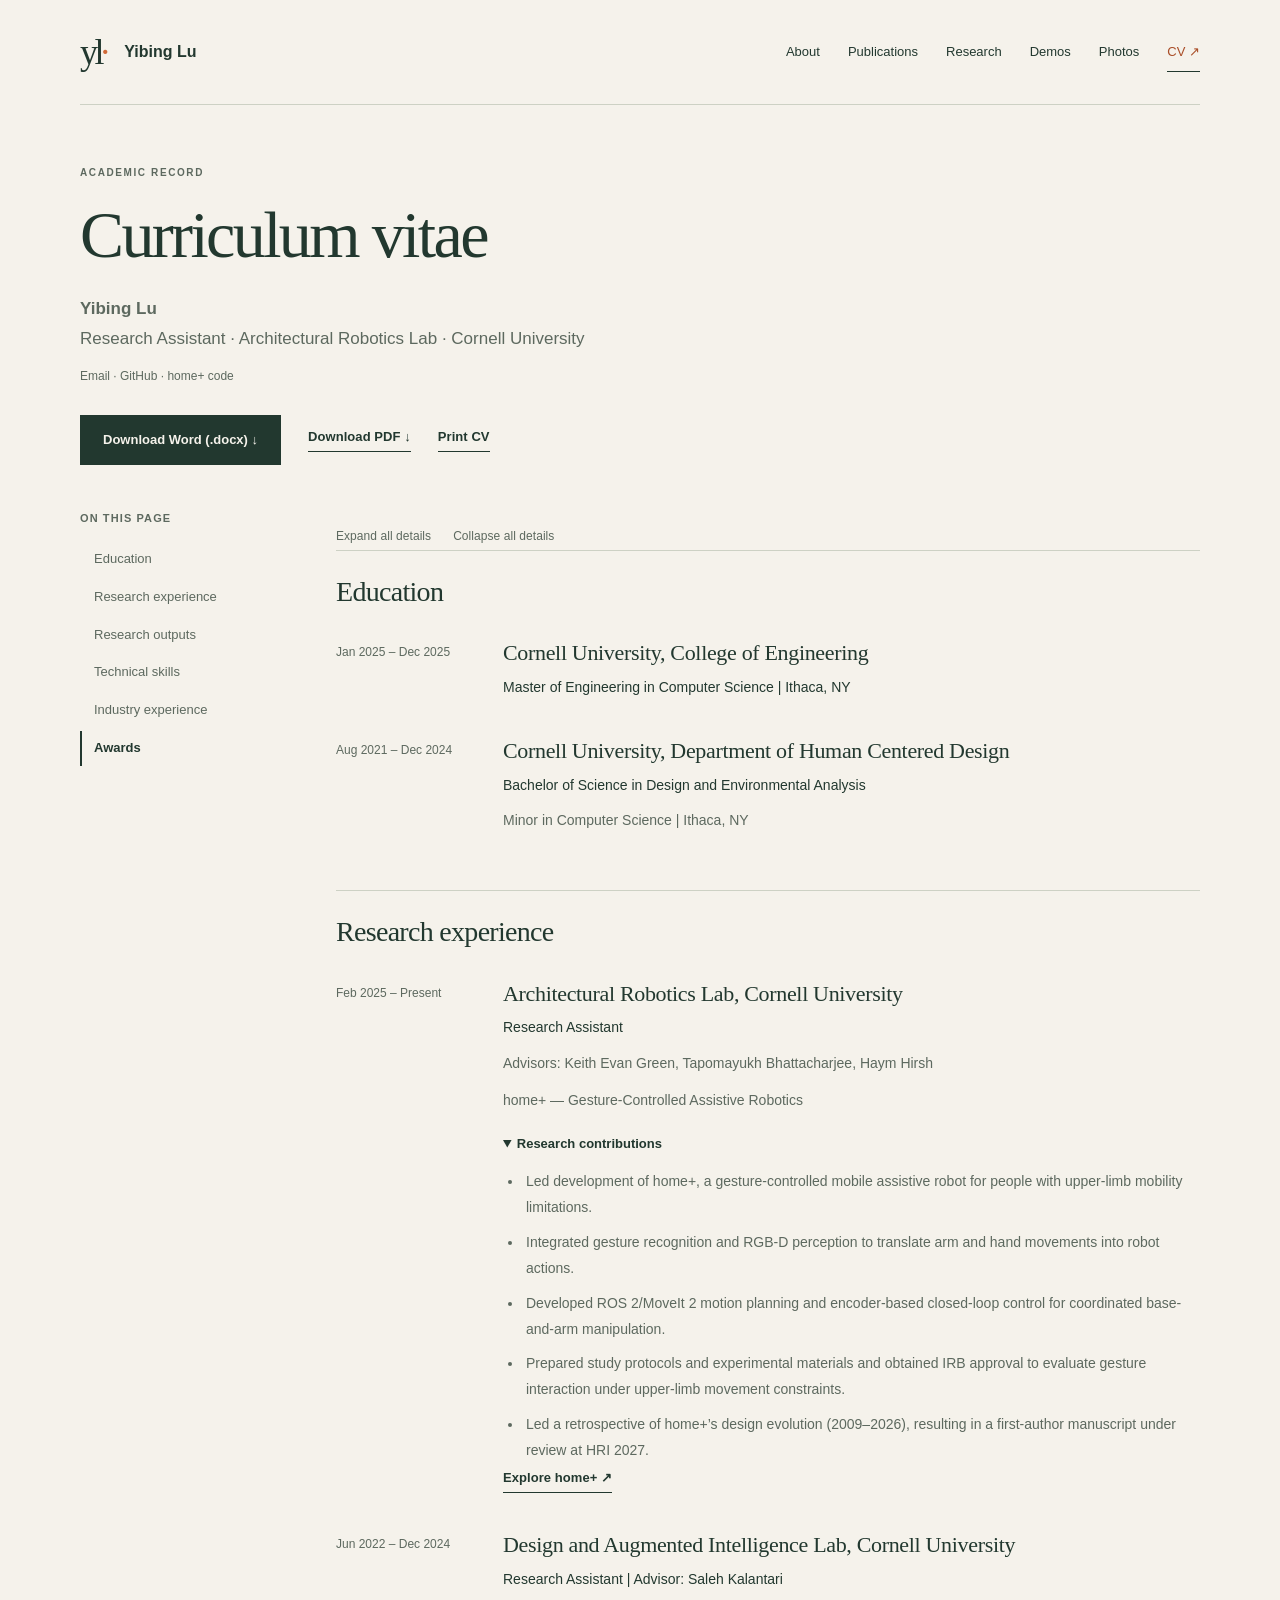
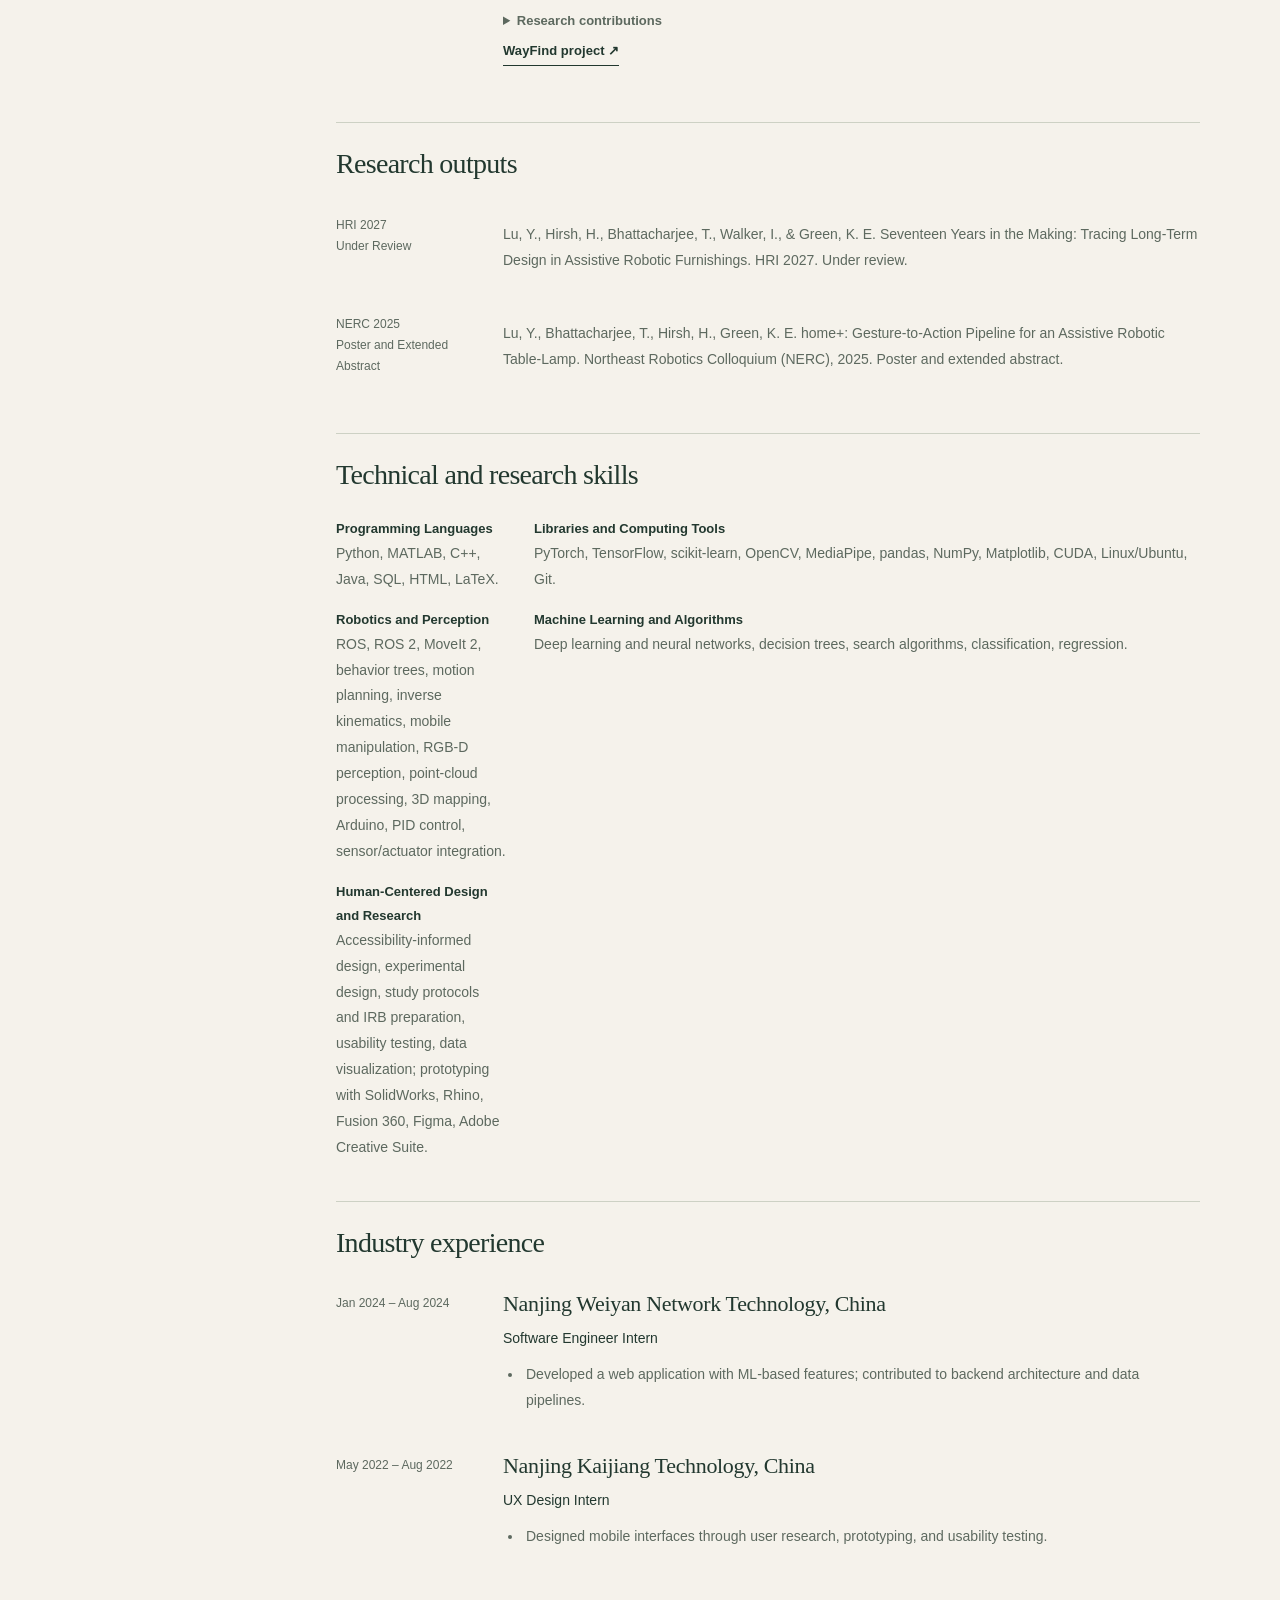
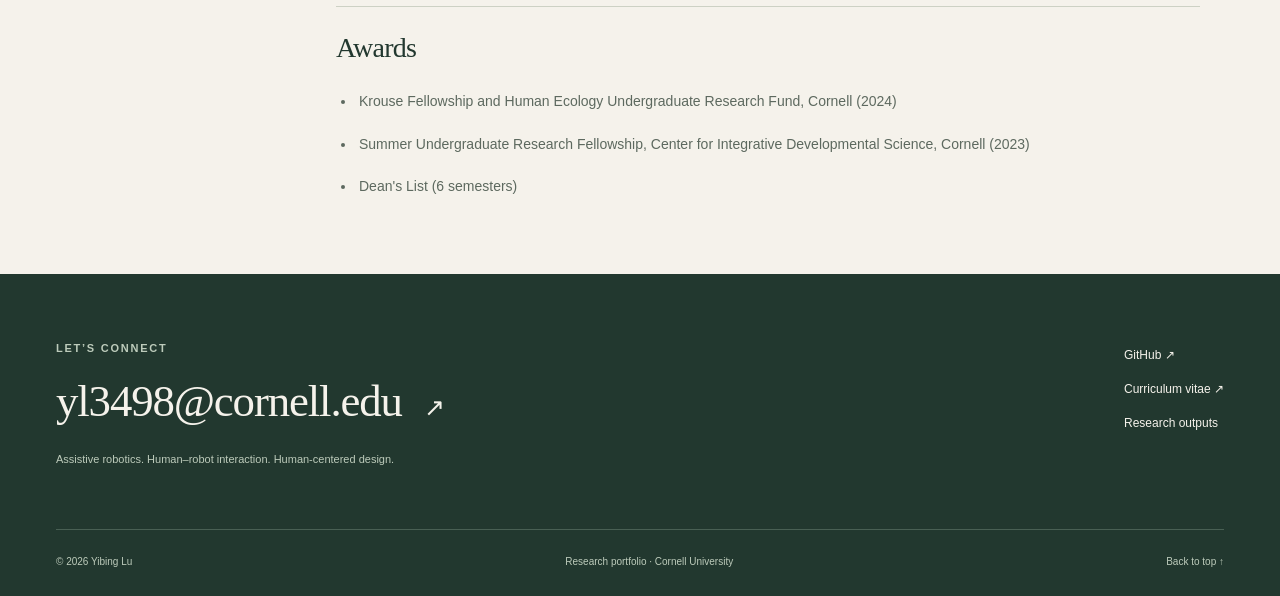
==== cv/index.html @ f5806d1c "Add interactive CV webpage with Word and PDF downloads" ====
<!doctype html>
<html lang="en"><head><meta charset="utf-8"><meta name="viewport" content="width=device-width, initial-scale=1">
<title>Curriculum Vitae | Yibing Lu</title><meta name="description" content="Yibing Lu’s academic CV: education, research experience, publications, projects, and technical skills. Download the CV in Word or PDF format.">
<meta name="theme-color" content="#22382f"><meta property="og:title" content="Curriculum Vitae | Yibing Lu"><meta property="og:description" content="Yibing Lu’s academic CV: education, research experience, publications, projects, and technical skills. Download the CV in Word or PDF format."><meta property="og:type" content="website"><meta property="og:image" content="https://yibing-l.github.io/assets/social.svg">
<link rel="icon" href="../assets/favicon.svg" type="image/svg+xml"><link rel="stylesheet" href="../assets/style.css">
<script src="../assets/main.js" defer></script><script src="../assets/demos.js" defer></script>
<link rel="stylesheet" href="../assets/cv.css"><script src="../assets/cv.js" defer></script></head><body class="cv-page"><a class="skip-link" href="#main">Skip to content</a>
<header class="site-header"><a class="brand" href="../index.html" aria-label="Yibing Lu home"><span class="brand-mark">yl<span>·</span></span><span>Yibing Lu</span></a><button class="menu-toggle" aria-controls="site-nav" aria-expanded="false">Menu <span aria-hidden="true">＋</span></button><nav class="site-nav" id="site-nav" aria-label="Main navigation"><a href="../index.html#profile">About</a><a href="../publications/index.html">Publications</a><a href="../index.html#research">Research</a><a href="../demos/index.html">Demos</a><a href="../gallery/index.html">Photos</a><a class="nav-cv" href="../cv/index.html" aria-current="page">CV <span aria-hidden="true">↗</span></a></nav></header>
<main id="main"><section class="cv-intro wrap">
  <p class="eyebrow">ACADEMIC RECORD</p><h1>Curriculum vitae</h1>
  <p class="cv-lead"><strong>Yibing Lu</strong><br>Research Assistant · Architectural Robotics Lab · Cornell University</p>
  <p class="cv-note"><a href="mailto:yl3498@cornell.edu">Email</a> · <a href="https://github.com/Yibing-L">GitHub</a> · <a href="https://github.com/Yibing-L/homeplus_robot_workspace">home+ code</a></p>
  <div class="cv-downloads"><a class="button" href="../assets/Yibing_Lu_CV.docx" download="Yibing_Lu_CV.docx">Download Word (.docx) ↓</a><a class="text-link" href="../assets/Yibing_Lu_CV.pdf" download="Yibing_Lu_CV.pdf">Download PDF ↓</a><button class="text-link" type="button" data-cv-print hidden>Print CV</button></div>
</section><div class="cv-layout wrap"><aside class="cv-toc"><h2>On this page</h2><nav aria-label="CV sections"><a href="#education">Education</a><a href="#research-experience">Research experience</a><a href="#research-outputs">Research outputs</a><a href="#skills">Technical skills</a><a href="#industry-experience">Industry experience</a><a href="#awards">Awards</a></nav></aside><div class="cv-content"><div class="cv-controls" hidden><button class="text-link" type="button" data-cv-expand>Expand all details</button><button class="text-link" type="button" data-cv-collapse>Collapse all details</button><span class="sr-only" id="cv-details-status" role="status" aria-live="polite"></span></div><section class="cv-section" id="education" aria-labelledby="education-title"><h2 id="education-title">Education</h2><article class="cv-entry"><p class="cv-entry-date">Jan 2025 – Dec 2025</p><div class="cv-entry-body"><h3>Cornell University, College of Engineering</h3><p class="cv-org">Master of Engineering in Computer Science  |  Ithaca, NY</p></div></article><article class="cv-entry"><p class="cv-entry-date">Aug 2021 – Dec 2024</p><div class="cv-entry-body"><h3>Cornell University, Department of Human Centered Design</h3><p class="cv-org">Bachelor of Science in Design and Environmental Analysis</p><p class="cv-summary">Minor in Computer Science  |  Ithaca, NY</p></div></article></section><section class="cv-section" id="research-experience" aria-labelledby="research-experience-title"><h2 id="research-experience-title">Research experience</h2><article class="cv-entry"><p class="cv-entry-date">Feb 2025 – Present</p><div class="cv-entry-body"><h3>Architectural Robotics Lab, Cornell University</h3><p class="cv-org">Research Assistant</p><p class="cv-summary">Advisors: Keith Evan Green, Tapomayukh Bhattacharjee,  Haym Hirsh</p><p class="cv-summary">home+ — Gesture-Controlled Assistive Robotics</p><details class="cv-entry-details" open><summary>Research contributions</summary><ul class="cv-bullets"><li>Led development of home+, a gesture-controlled mobile assistive robot for people with upper-limb mobility limitations.</li><li>Integrated gesture recognition and RGB-D perception to translate arm and hand movements into robot actions.</li><li>Developed ROS 2/MoveIt 2 motion planning and encoder-based closed-loop control for coordinated base-and-arm manipulation.</li><li>Prepared study protocols and experimental materials and obtained IRB approval to evaluate gesture interaction under upper-limb movement constraints.</li><li>Led a retrospective of home+’s design evolution (2009–2026), resulting in a first-author manuscript under review at HRI 2027.</li></ul></details><a class="text-link" href="../projects/homeplus/index.html">Explore home+ ↗</a></div></article><article class="cv-entry"><p class="cv-entry-date">Jun 2022 – Dec 2024</p><div class="cv-entry-body"><h3>Design and Augmented Intelligence Lab, Cornell University</h3><p class="cv-org">Research Assistant  |  Advisor: Saleh Kalantari</p><details class="cv-entry-details"><summary>Research contributions</summary><ul class="cv-bullets"><li>Built data collection and visualization tools for indoor wayfinding research, including an interface for logging user trajectories and spatial decision points in real time.</li><li>Implemented a trajectory analysis pipeline to extract navigation patterns, hesitation events, and route efficiency metrics from raw position data.</li><li>Supported IRB-approved user studies, contributing to experiment design, participant coordination, and manuscript preparation.</li></ul></details><a class="text-link" href="../projects/wayfind/index.html">WayFind project ↗</a></div></article></section><section class="cv-section" id="research-outputs" aria-labelledby="research-outputs-title"><h2 id="research-outputs-title">Research outputs</h2><article class="cv-entry"><p class="cv-entry-date">HRI 2027<br>Under Review</p><div class="cv-entry-body"><p class="cv-summary">Lu, Y., Hirsh, H., Bhattacharjee, T., Walker, I., &amp; Green, K. E. <a href="../projects/long-term-design/index.html">Seventeen Years in the Making: Tracing Long-Term Design in Assistive Robotic Furnishings</a>. HRI 2027. Under review.</p></div></article><article class="cv-entry"><p class="cv-entry-date">NERC 2025<br>Poster and Extended Abstract</p><div class="cv-entry-body"><p class="cv-summary">Lu, Y., Bhattacharjee, T., Hirsh, H., Green, K. E. <a href="../projects/homeplus/index.html">home+: Gesture-to-Action Pipeline for an Assistive Robotic Table-Lamp</a>. Northeast Robotics Colloquium (NERC), 2025. Poster and extended abstract.</p></div></article></section><section class="cv-section" id="skills" aria-labelledby="skills-title"><h2 id="skills-title">Technical and research skills</h2><dl class="cv-skills"><div><dt>Programming Languages</dt><dd>Python, MATLAB, C++, Java, SQL, HTML, LaTeX.</dd></div><div><dt>Libraries and Computing Tools</dt><dd>PyTorch, TensorFlow, scikit-learn, OpenCV, MediaPipe, pandas, NumPy, Matplotlib, CUDA, Linux/Ubuntu, Git.</dd></div><div><dt>Robotics and Perception</dt><dd>ROS, ROS 2, MoveIt 2, behavior trees, motion planning, inverse kinematics, mobile manipulation, RGB-D perception, point-cloud processing, 3D mapping, Arduino, PID control, sensor/actuator integration.</dd></div><div><dt>Machine Learning and Algorithms</dt><dd>Deep learning and neural networks, decision trees, search algorithms, classification, regression.</dd></div><div><dt>Human-Centered Design and Research</dt><dd>Accessibility-informed design, experimental design, study protocols and IRB preparation, usability testing, data visualization; prototyping with SolidWorks, Rhino, Fusion 360, Figma, Adobe Creative Suite.</dd></div></dl></section><section class="cv-section" id="industry-experience" aria-labelledby="industry-experience-title"><h2 id="industry-experience-title">Industry experience</h2><article class="cv-entry"><p class="cv-entry-date">Jan 2024 – Aug 2024</p><div class="cv-entry-body"><h3>Nanjing Weiyan Network Technology, China</h3><p class="cv-org">Software Engineer Intern</p><ul class="cv-bullets"><li>Developed a web application with ML-based features; contributed to backend architecture and data pipelines.</li></ul></div></article><article class="cv-entry"><p class="cv-entry-date">May 2022 – Aug 2022</p><div class="cv-entry-body"><h3>Nanjing Kaijiang Technology, China</h3><p class="cv-org">UX Design Intern</p><ul class="cv-bullets"><li>Designed mobile interfaces through user research, prototyping, and usability testing.</li></ul></div></article></section><section class="cv-section" id="awards" aria-labelledby="awards-title"><h2 id="awards-title">Awards</h2><ul class="cv-list"><li>Krouse Fellowship and Human Ecology Undergraduate Research Fund, Cornell (2024)</li><li>Summer Undergraduate Research Fellowship, Center for Integrative Developmental Science, Cornell (2023)</li><li>Dean&#x27;s List (6 semesters)</li></ul></section></div></div>
</main>
<footer class="site-footer"><div><p class="eyebrow">LET’S CONNECT</p><a class="footer-email" href="mailto:yl3498@cornell.edu">yl3498@cornell.edu <span aria-hidden="true">↗</span></a><p>Assistive robotics. Human–robot interaction. Human-centered design.</p></div><div class="footer-links"><a href="https://github.com/Yibing-L">GitHub ↗</a><a href="../cv/index.html">Curriculum vitae ↗</a><a href="../publications/index.html">Research outputs</a></div><div class="footer-bottom"><span>© 2026 Yibing Lu</span><span>Research portfolio · Cornell University</span><a href="#main">Back to top ↑</a></div></footer>
<dialog class="photo-dialog" aria-label="Photo viewer"><button class="dialog-close" aria-label="Close photo viewer">Close ×</button><img alt=""><p></p></dialog>
</body></html>
---- assets/style.css ----
@charset "UTF-8";
:root{--paper:#f5f2eb;--ink:#22382f;--muted:#5d695f;--accent:#a94d27;--orange:#d16a39;--line:#cdd1c4;--sage:#e5e9df;--serif:Georgia,'Times New Roman',serif;--sans:'Segoe UI',Arial,sans-serif}
*{box-sizing:border-box}html{scroll-behavior:smooth;scroll-padding-top:100px}body{margin:0;color:var(--ink);background:var(--paper);font:16px/1.65 var(--sans);-webkit-font-smoothing:antialiased}body:has(dialog[open]){overflow:hidden}a{color:inherit;text-decoration:none}a:hover{text-decoration:underline;text-underline-offset:5px}button,input{font:inherit}button{color:inherit;cursor:pointer}button:disabled{cursor:default}img,svg{max-width:100%;display:block}img{height:auto}h1,h2,h3,p,figure{margin:0}h1,h2,h3{font-weight:400;line-height:1.12}h1,h2{font-family:var(--serif);letter-spacing:-.045em}h1{font-size:clamp(56px,6.3vw,91px)}h2{font-size:clamp(36px,3.7vw,54px)}h3{font-size:25px;letter-spacing:-.025em}p+p{margin-top:18px}em{font-weight:400;color:var(--accent)}::selection{background:#e6c09e;color:var(--ink)}:focus-visible{outline:3px solid var(--orange);outline-offset:6px;border-radius:2px}[hidden]{display:none!important}.wrap{max-width:1280px;width:calc(100% - 112px);margin-inline:auto}.section{padding-block:104px}.eyebrow{font-size:11px;line-height:1.5;letter-spacing:.16em;font-weight:650;text-transform:uppercase}.muted{color:var(--muted)}.sr-only{position:absolute;width:1px;height:1px;padding:0;margin:-1px;overflow:hidden;clip:rect(0,0,0,0);white-space:nowrap;border:0}.skip-link{position:fixed;top:-100px;left:20px;padding:12px 20px;background:var(--ink);color:var(--paper);z-index:100}.skip-link:focus{top:12px}.site-header{max-width:1392px;width:calc(100% - 112px);margin:auto;height:105px;display:flex;align-items:center;justify-content:space-between;border-bottom:1px solid var(--line);gap:30px}.brand{display:flex;align-items:center;gap:13px;font-weight:650;font-size:16px;white-space:nowrap}.brand:hover{text-decoration:none}.brand-mark{font:36px/.8 var(--serif);letter-spacing:-.1em;margin-right:5px}.brand-mark span{color:var(--orange)}.site-nav{display:flex;align-items:center;gap:28px;font-size:13px}.site-nav a{padding:9px 0;white-space:nowrap}.site-nav [aria-current=page]{color:var(--accent)}.nav-cv{border-bottom:1px solid var(--ink)}.menu-toggle{display:none;border:0;background:transparent}.hero{display:grid;grid-template-columns:1.08fr 1fr;align-items:center;gap:62px;padding-block:70px 76px}.hero .eyebrow{margin-bottom:26px}.status-dot{display:inline-block;width:7px;height:7px;border-radius:50%;background:var(--orange);margin-right:8px}.hero h1{line-height:1.03}.hero-intro{font-size:17px;line-height:1.7;max-width:470px;margin-top:28px;color:#4b5a50}.hero-actions{display:flex;align-items:center;gap:24px;margin-top:30px;flex-wrap:wrap}.button{display:inline-flex;justify-content:center;align-items:center;gap:28px;padding:14px 22px;background:var(--ink);color:var(--paper);border:1px solid var(--ink);font-size:13px;font-weight:600;line-height:1.5;transition:background .2s}.button:hover{background:#365246;text-decoration:none}.text-link{font:600 13px/1.6 var(--sans);display:inline-block;border:0;border-bottom:1px solid currentColor;padding:0 0 3px;background:none;letter-spacing:.005em}.text-link:hover{text-decoration:none;color:var(--accent)}.hero-affiliation{font-size:11px;line-height:1.8;color:var(--muted);margin-top:30px}.hero-visual{align-self:center;transform:translateY(7px)}.hero-visual>img{width:100%;background:var(--ink);border-radius:140px 140px 0 0}.hero-visual figcaption{font-size:10px;display:flex;justify-content:space-between;gap:15px;padding-top:13px;color:var(--muted);text-transform:uppercase;letter-spacing:.07em}.discipline-strip{border-block:1px solid var(--line)}.discipline-strip .wrap{display:flex;justify-content:space-between;align-items:center;gap:20px;padding-block:22px;font-size:12px;letter-spacing:.045em}.discipline-strip span[aria-hidden]{font-size:21px;color:var(--orange);line-height:1}.section-heading{display:flex;align-items:flex-end;justify-content:space-between;gap:65px;margin-bottom:48px}.section-heading .eyebrow{margin-bottom:18px}.section-heading>p{max-width:330px;color:var(--muted);font-size:14px}.project-feature{display:grid;grid-template-columns:1.07fr 1fr;gap:72px;align-items:center;padding-bottom:60px}.project-art{height:420px;overflow:hidden;background:var(--ink)}.project-art img{height:100%;width:100%;object-fit:cover}.project-copy h3{font:58px/1.1 var(--serif);margin:18px 0 12px}.project-subtitle{font-size:20px;margin-bottom:15px}.project-copy>p:not(.eyebrow):not(.project-subtitle){font-size:14px;color:var(--muted)}.tags{display:flex;flex-wrap:wrap;gap:7px;margin:24px 0}.tags span{font-size:10px;line-height:1.5;padding:5px 10px;border:1px solid var(--line);border-radius:2px}.project-pair{display:grid;grid-template-columns:1fr 1fr;gap:40px}.project-thumb{display:block;overflow:hidden}.project-thumb img{width:100%;transition:transform .35s}.project-thumb:hover img{transform:scale(1.025)}.project-pair .eyebrow{margin-top:23px;color:var(--muted);font-size:10px}.project-pair h3{margin:12px 0;font:29px/1.25 var(--serif)}.project-pair h3 span{font:21px var(--sans)}.project-pair article>p:last-child{max-width:500px;color:var(--muted);font-size:14px}.publication-band{background:var(--sage);padding-block:78px}.publication-band .section-heading{margin-bottom:36px}.publication-preview{display:grid;grid-template-columns:150px 1fr 70px;gap:25px;border-top:1px solid #c3cbbb;padding-block:29px;align-items:start}.pill{display:inline-flex;border:1px solid #ba7951;background:#f2e4d5;padding:5px 10px;width:fit-content;color:#82411e;font-size:10px;line-height:1.5;letter-spacing:.02em;border-radius:2px}.pill.neutral{border-color:#b3bdac;color:#475c4b;background:transparent}.publication-preview h3{font-size:20px;line-height:1.35;max-width:680px}.publication-preview p{font-size:11px;line-height:1.8;margin-top:8px}.publication-preview p+p{margin-top:2px}.output-year{font:30px/1 var(--serif);color:var(--muted);justify-self:end}.about-grid{display:grid;grid-template-columns:1.2fr 1fr;gap:100px}.about-grid h2{margin:19px 0 25px}.large-copy{font:25px/1.4 var(--serif);letter-spacing:-.02em}.about-grid>div>p:not(.eyebrow):not(.large-copy){color:var(--muted);font-size:14px}.about-grid .text-link{margin-top:25px}.about-details{border-left:1px solid var(--line);padding-left:52px;padding-top:35px}.about-details h3{font:26px/1.2 var(--serif);margin-bottom:25px}.timeline-item{display:grid;grid-template-columns:65px 1fr;gap:18px;padding-block:18px;border-top:1px solid var(--line);font-size:12px}.timeline-item>span{color:var(--muted);font-size:10px;white-space:nowrap}.timeline-item strong{font-weight:600;line-height:1.6;display:block}.timeline-item p{font-size:11px;color:var(--muted);margin-top:5px}.about-details h3:not(:first-child){margin-top:40px}.spacious{max-width:350px;gap:9px}.closing-grid{display:grid;grid-template-columns:1fr 1fr;gap:40px;padding-bottom:100px}.demo-teaser{display:block;background:var(--sage);padding:45px 40px}.demo-teaser:hover{text-decoration:none}.demo-teaser h2{font-size:39px;margin:18px 0 20px}.demo-teaser p:not(.eyebrow){font-size:13px;max-width:300px;color:var(--muted)}.demo-teaser .text-link{margin-top:30px}.photo-teaser{position:relative;display:block;min-height:360px;overflow:hidden}.photo-teaser>img{height:100%;width:100%;object-fit:cover;position:absolute;filter:brightness(.8)}.photo-teaser>div{position:absolute;inset:auto 0 0;padding:65px 28px 24px;background:linear-gradient(transparent,rgba(20,30,23,.86));color:var(--paper);display:flex;flex-direction:column;gap:7px}.photo-teaser .eyebrow{font-size:9px}.photo-teaser>div>span:last-child{font:30px var(--serif)}.site-footer{background:var(--ink);color:var(--paper);padding:66px max(56px,calc((100vw - 1280px)/2)) 25px;display:grid;grid-template-columns:1fr auto;gap:36px}.site-footer .eyebrow{color:#bdcbbb}.footer-email{font:clamp(24px,3.5vw,45px)/1.3 var(--serif);display:block;margin-top:15px;letter-spacing:-.025em}.footer-email span{font:25px var(--sans);margin-left:12px}.site-footer p:not(.eyebrow){font-size:11px;color:#bdcbbb;margin-top:20px}.footer-links{display:flex;flex-direction:column;gap:14px;padding-top:6px;font-size:12px}.footer-bottom{grid-column:1/-1;display:flex;justify-content:space-between;gap:20px;border-top:1px solid #496054;padding-top:24px;margin-top:25px;font-size:10px;color:#bdcbbb}.page-intro{padding-block:75px 56px}.page-intro .eyebrow{margin-bottom:26px}.page-intro h1{max-width:1000px}.page-lead{font-size:20px;line-height:1.65;max-width:740px;color:#536257;margin-top:30px}.back-link{display:inline-block;font-size:12px;margin-bottom:35px;color:var(--muted)}.project-meta{display:grid;grid-template-columns:repeat(4,1fr);gap:30px;border-top:1px solid var(--line);padding-top:25px;margin-top:46px}.project-meta span{display:block;font-size:10px;text-transform:uppercase;letter-spacing:.09em;color:var(--muted);margin-bottom:9px}.project-meta strong{font-size:12px;font-weight:500;display:block}.case-hero img{width:100%;height:490px;object-fit:cover;background:var(--sage)}.case-hero:has(img[src$="homeplus.svg"]){background:var(--ink);display:grid;grid-template-columns:1fr}.case-hero img[src$="homeplus.svg"]{object-fit:contain;background:var(--ink)}.case-hero figcaption{padding-top:12px;color:var(--muted);font-size:10px;background:var(--paper)}.case-body{display:grid;grid-template-columns:240px 1fr;gap:90px;padding-block:80px 100px}.case-aside{font:21px/1.5 var(--serif)}.case-aside .eyebrow{font-family:var(--sans);margin-bottom:18px}.case-aside .text-link{margin-top:25px}.prose{max-width:850px}.prose h2{font-size:36px;line-height:1.2;margin:45px 0 22px}.prose h2:first-child{margin-top:0}.prose>p,.contribution-list{font-size:15px;color:#4b5a50}.contribution-list{padding-left:20px;margin-block:24px}.contribution-list li{padding-left:7px;margin-bottom:18px}.contribution-list strong{color:var(--ink)}.prose research-demo{display:block;margin-top:30px}.prose .button{margin-top:25px}.research-lenses{display:grid;gap:22px;margin-top:32px}.research-lenses>div{border-top:1px solid var(--line);padding-top:20px}.research-lenses span{color:var(--accent);font-size:11px}.research-lenses h3{font:25px var(--serif);margin:8px 0}.research-lenses p{font-size:13px;color:var(--muted)}.next-project{border-top:1px solid var(--line);padding-block:35px 70px}.next-project>a{font:clamp(32px,4vw,52px)/1.25 var(--serif);display:flex;justify-content:space-between;gap:20px;margin-top:20px}.publication-list{padding-bottom:100px}.filter-bar{display:flex;gap:7px;flex-wrap:wrap;margin:8px 0 42px}.filter-bar button{border:1px solid var(--line);background:transparent;border-radius:3px;padding:9px 16px;font-size:12px}.filter-bar button[aria-pressed=true]{background:var(--ink);border-color:var(--ink);color:var(--paper)}.filter-bar button span{margin-left:10px;opacity:.65}.publication-entry{display:grid;grid-template-columns:170px 1fr;gap:50px;padding-block:38px 45px;border-top:1px solid var(--line);scroll-margin-top:30px}.publication-side{display:flex;flex-direction:column;gap:20px}.publication-side .output-year{align-self:flex-start}.publication-entry h2{font:32px/1.3 var(--serif);letter-spacing:-.025em;max-width:860px}.publication-entry .authors{font-size:13px;margin-top:20px}.publication-entry .venue{font-size:12px;font-weight:600;margin-top:8px;color:var(--accent)}.publication-entry p:not(.authors):not(.venue):not(.availability){font-size:14px;color:var(--muted);margin-top:22px;max-width:750px}.output-actions{display:flex;gap:25px;flex-wrap:wrap;margin-top:25px}.availability{font-size:11px;color:var(--muted);margin-top:15px}.citation-download{border-top:1px solid var(--line);padding-top:30px;display:flex;align-items:center;gap:25px;font-size:13px;flex-wrap:wrap}.copy-status{font-size:12px;color:var(--accent)}.demo-section{padding-block:16px 72px}.demo-heading{max-width:740px;margin-bottom:28px}.demo-heading h2{margin-block:15px 20px;font-size:42px}.demo-heading>p{color:var(--muted);font-size:14px}.demo-section>.text-link{margin-top:24px}.editorial-note{font-size:12px;max-width:620px;border-left:2px solid var(--orange);padding-left:17px;color:var(--muted);margin-top:26px}.gallery-section{padding-bottom:100px}.photo-open{border:0;background:transparent;padding:0;width:100%;position:relative;overflow:hidden}.photo-open img{width:100%;max-height:740px;object-fit:cover}.photo-open>span{position:absolute;bottom:20px;right:20px;background:var(--paper);padding:8px 15px;font-size:12px}.gallery-photo figcaption{display:flex;justify-content:space-between;gap:20px;font-size:11px;padding-top:16px;color:var(--muted)}.gallery-note{display:grid;grid-template-columns:1fr 1fr;gap:25px 80px;margin-top:90px;padding-top:38px;border-top:1px solid var(--line)}.gallery-note .eyebrow{grid-column:1/-1}.gallery-note h2{font-size:40px}.gallery-note>p:not(.eyebrow){font-size:14px;color:var(--muted)}.gallery-note .text-link{grid-column:2;justify-self:start}.photo-dialog{max-width:95vw;max-height:95dvh;border:0;padding:45px 25px 20px;background:var(--paper);color:var(--ink);width:1200px}.photo-dialog::backdrop{background:rgba(13,25,18,.85)}.photo-dialog img{max-height:75dvh;width:100%;object-fit:contain}.photo-dialog p{text-align:center;font-size:12px;margin-top:15px}.dialog-close{position:absolute;right:20px;top:10px;border:0;background:none;font-size:13px}
@media(min-width:1550px){.hero{gap:100px}.hero-visual>img{max-height:600px}.site-header{max-width:1280px}}
@media(max-width:1100px){.wrap,.site-header{width:calc(100% - 64px)}.site-nav{gap:18px}.hero{gap:35px}.hero h1{font-size:72px}.project-feature{gap:40px}.about-grid{gap:45px}.about-details{padding-left:30px}.site-footer{padding-inline:32px}.case-body{grid-template-columns:190px 1fr;gap:45px}.publication-preview{grid-template-columns:135px 1fr 60px}.hero-actions{gap:20px}.hero-visual figcaption{font-size:8px}}
@media(max-width:800px){.site-header{height:83px}.site-nav{gap:14px;font-size:11px}.hero{padding-block:48px;gap:25px}.hero h1{font-size:59px}.hero-intro{font-size:14px}.hero-actions{gap:18px}.hero-actions .button{padding:12px 14px;gap:16px;font-size:11px}.hero-actions .text-link{font-size:11px}.hero-affiliation{font-size:10px}.hero .eyebrow{font-size:9px}.hero-visual>img{border-radius:95px 95px 0 0}.hero-visual figcaption{display:block}.hero-visual figcaption span{display:block;margin-top:3px}.discipline-strip .wrap{font-size:10px;gap:10px}.section{padding-block:70px}.section-heading{gap:30px}.section-heading>p{max-width:230px;font-size:12px}.section-heading h2{font-size:39px}.project-feature{gap:30px}.project-art{height:340px}.project-copy h3{font-size:45px}.project-subtitle{font-size:17px}.project-copy>p:not(.eyebrow):not(.project-subtitle){font-size:12px}.project-copy .eyebrow{font-size:9px}.tags span{font-size:9px}.project-pair{gap:25px}.project-pair h3{font-size:25px}.publication-preview{grid-template-columns:120px 1fr;gap:20px}.publication-preview .output-year{display:none}.publication-preview h3{font-size:18px}.about-grid{grid-template-columns:1fr}.about-details{border-left:0;padding:0}.about-details .timeline-item{max-width:520px}.closing-grid{gap:25px;padding-bottom:70px}.demo-teaser{padding:30px}.demo-teaser h2{font-size:31px}.photo-teaser>div{padding-inline:20px}.photo-teaser>div>span:last-child{font-size:25px}.page-intro{padding-block:55px 40px}.page-intro h1{font-size:64px}.page-lead{font-size:18px}.project-meta{grid-template-columns:1fr 1fr;gap:25px}.case-body{grid-template-columns:1fr;padding-top:48px;gap:35px}.case-aside{display:grid;grid-template-columns:1fr 2fr;gap:15px 30px}.case-aside p+p{margin:0}.case-aside .text-link{grid-column:2;margin:0;justify-self:start}.case-aside p:not(.eyebrow){font-size:19px}.case-hero img{height:380px}.publication-entry{grid-template-columns:120px 1fr;gap:25px}.publication-entry h2{font-size:27px}.site-footer{grid-template-columns:1fr}.footer-links{flex-direction:row;gap:25px;padding-top:0}.footer-bottom{margin-top:0}.gallery-note{gap:25px 40px}.gallery-note h2{font-size:34px}}
@media(max-width:600px){html{scroll-padding-top:25px}.wrap,.site-header{width:calc(100% - 40px)}.site-header{height:76px;position:relative}.brand{font-size:14px}.brand-mark{font-size:32px}.menu-toggle{display:flex;align-items:center;gap:12px;font-size:12px;padding:10px 0 10px 10px}.site-nav{display:none;position:absolute;top:75px;left:-20px;right:-20px;z-index:20;background:var(--paper);border-bottom:1px solid var(--line);padding:20px;box-shadow:0 10px 15px #22382f0a;flex-wrap:wrap;gap:8px 25px;font-size:14px}.site-nav.is-open{display:flex}.hero{grid-template-columns:1fr;gap:40px;padding-top:40px;padding-bottom:40px}.hero .eyebrow{font-size:10px;margin-bottom:22px}.hero h1{font-size:clamp(46px,14vw,80px);line-height:1.04}.hero h1 br:nth-child(2){display:none}.hero-intro{font-size:15px;max-width:440px;margin-top:23px}.hero-actions{gap:25px;margin-top:24px}.hero-actions .button{font-size:12px;padding:13px 17px}.hero-actions .text-link{font-size:12px}.hero-affiliation{font-size:10px;margin-top:23px}.hero-visual{transform:none;max-width:440px;width:100%;justify-self:center}.hero-visual>img{border-radius:120px 120px 0 0;max-height:440px;object-fit:cover}.hero-visual figcaption{display:flex;font-size:8px}.discipline-strip .wrap{padding-block:17px;justify-content:center;flex-wrap:wrap;gap:7px 12px;font-size:9px}.discipline-strip span[aria-hidden]{font-size:13px}.section{padding-block:60px}.section-heading{display:block;margin-bottom:30px}.section-heading h2{font-size:38px}.section-heading>p{max-width:440px;margin-top:23px;font-size:13px}.section-heading>.text-link{margin-top:20px}.project-feature{grid-template-columns:1fr;gap:26px;padding-bottom:45px}.project-art{height:345px}.project-copy .eyebrow{font-size:10px}.project-copy h3{margin-top:14px}.project-subtitle{font-size:19px}.project-copy>p:not(.eyebrow):not(.project-subtitle){font-size:14px}.tags span{font-size:10px}.project-pair{grid-template-columns:1fr;gap:40px}.project-pair h3{font-size:28px}.project-pair .eyebrow{font-size:9px;margin-top:18px}.publication-band{padding-block:55px}.publication-preview{grid-template-columns:1fr;gap:17px;padding-block:25px}.publication-preview h3{font-size:20px}.publication-preview p{font-size:11px}.about-grid{gap:42px}.about-grid h2{font-size:37px}.large-copy{font-size:24px}.about-details h3{font-size:25px}.closing-grid{grid-template-columns:1fr;gap:25px;padding-bottom:55px}.demo-teaser{padding:34px 28px}.demo-teaser h2{font-size:36px}.photo-teaser{min-height:340px}.site-footer{padding:45px 20px 25px;gap:28px}.footer-email{font-size:30px;overflow-wrap:anywhere}.footer-email span{font-size:21px;margin-left:3px}.site-footer p:not(.eyebrow){font-size:10px}.footer-links{gap:23px;font-size:11px;flex-wrap:wrap}.footer-bottom{gap:14px;font-size:9px;flex-wrap:wrap}.footer-bottom>span:nth-child(2){order:3;flex-basis:100%}.page-intro{padding-top:42px}.page-intro h1{font-size:clamp(42px,11.5vw,52px)}.page-intro .eyebrow{font-size:10px;margin-bottom:20px}.page-lead{font-size:17px;margin-top:24px}.project-meta{margin-top:32px;gap:22px 20px}.project-meta strong{font-size:11px}.project-meta span{font-size:9px}.case-hero img{height:300px}.case-hero figcaption{font-size:9px}.case-body{padding-block:42px 60px;gap:30px}.case-aside{display:block}.case-aside p:not(.eyebrow){font-size:20px}.case-aside .text-link{margin-top:15px}.prose h2{font-size:30px;margin-top:38px}.prose>p,.contribution-list{font-size:14px}.next-project{padding-bottom:45px}.publication-list{padding-bottom:65px}.publication-entry{grid-template-columns:1fr;gap:20px;padding-block:30px}.publication-side{flex-direction:row;align-items:center;gap:18px}.publication-side .output-year{font-size:25px}.publication-entry h2{font-size:27px}.publication-entry .authors{font-size:12px}.filter-bar{gap:7px;margin-bottom:25px}.filter-bar button{font-size:11px;padding:8px 12px}.citation-download{display:block}.citation-download .text-link{margin-top:12px}.copy-status{display:block;margin-top:12px}.demo-heading h2{font-size:34px}.demo-section{padding-bottom:50px}.gallery-photo figcaption{display:block;font-size:10px}.gallery-photo figcaption span{display:block;margin-top:5px}.gallery-note{grid-template-columns:1fr;margin-top:55px;gap:20px}.gallery-note .text-link{grid-column:1}.gallery-note h2{font-size:35px}.photo-dialog{padding:45px 12px 18px}.photo-dialog p{font-size:10px}.photo-open>span{font-size:10px;right:12px;bottom:12px}.gallery-section{padding-bottom:65px}}
@media(prefers-reduced-motion:reduce){html{scroll-behavior:auto}*,*::before,*::after{animation:none!important;transition:none!important}}

/* The homepage follows a quieter academic reading order. */
.academic-home .wrap,.academic-home .site-header{max-width:1120px}
.academic-home .site-header{height:92px}
.academic-profile{display:grid;grid-template-columns:minmax(0,1.8fr) minmax(260px,.85fr);gap:76px;padding-block:65px 68px;align-items:start}
.academic-profile>*{min-width:0}
.academic-profile .eyebrow{font-size:10px;letter-spacing:.13em;color:var(--muted)}
.academic-profile h1{font:400 72px/1.05 var(--serif);letter-spacing:-.045em;margin:14px 0 20px}
.academic-profile .academic-role{font-size:16px;line-height:1.5;font-weight:600;color:var(--ink);margin:0}
.academic-profile .academic-affiliation{font-size:14px;line-height:1.65;margin-top:5px;color:var(--muted)}
.academic-profile .academic-fields{font-size:13px;line-height:1.8;max-width:600px;margin-top:18px;color:var(--muted)}
.academic-statement{margin-top:34px;max-width:680px}
.academic-statement h2{font:400 24px/1.3 var(--serif);letter-spacing:-.02em;margin-bottom:14px}
.academic-statement p{font-size:15px;line-height:1.85;color:#4b5a50;margin:0}
.academic-links{display:flex;flex-wrap:wrap;align-items:center;gap:10px 23px;margin-top:26px}
.academic-links a{font-size:13px;line-height:1.6;border-bottom:1px solid #a5afa0;padding-bottom:2px;overflow-wrap:anywhere}
.academic-links a:hover{color:var(--accent);text-decoration:none;border-color:currentColor}
.academic-summary{border-left:1px solid var(--line);padding:5px 0 8px 31px;margin-top:5px}
.academic-summary h2{font:400 24px/1.3 var(--serif);letter-spacing:-.025em;margin-bottom:27px}
.academic-summary h3{font:600 13px/1.5 var(--sans);letter-spacing:0;margin:25px 0 9px}
.academic-summary p{font-size:13px;line-height:1.8;color:var(--muted);margin-top:8px}
.academic-summary p strong{color:var(--ink);font-weight:500}
.academic-home .academic-publications{background:transparent;border-block:1px solid var(--line);padding-block:48px 38px}
.academic-home .academic-publications .section-heading{margin-bottom:27px;gap:30px}
.academic-home .academic-publications .section-heading .eyebrow{font-size:10px;margin-bottom:12px}
.academic-home .academic-publications h2{font-size:32px;line-height:1.25;letter-spacing:-.03em}
.academic-home .academic-publications .publication-preview{grid-template-columns:132px minmax(0,1fr) 46px;gap:26px;padding-block:25px;border-color:var(--line)}
.academic-home .academic-publications .publication-preview h3{font:400 21px/1.4 var(--serif);letter-spacing:-.015em;max-width:760px}
.academic-home .academic-publications .publication-preview p{font-size:12px;line-height:1.75;color:var(--muted);margin-top:9px}
.academic-home .academic-publications .publication-preview p+p{margin-top:3px}
.academic-home .academic-publications .pill{background:transparent;border-color:#b3bdac;color:#475c4b;font-size:9px;line-height:1.55;padding:4px 8px}
.academic-home .academic-publications .output-year{font-size:20px;line-height:1.4}
.academic-home .section{padding-block:64px}
.academic-home .section-heading{gap:42px;margin-bottom:32px}
.academic-home .section-heading .eyebrow{font-size:10px;margin-bottom:12px}
.academic-home .section-heading h2{font-size:32px;line-height:1.25;letter-spacing:-.03em}
.academic-home .section-heading>p{max-width:390px;font-size:14px;line-height:1.75}
.academic-home .project-feature{grid-template-columns:minmax(0,.95fr) minmax(0,1.35fr);gap:44px;padding-bottom:44px}
.academic-home .project-art{height:300px}
.academic-home .project-copy h3{font:400 34px/1.2 var(--serif);letter-spacing:-.025em;margin:11px 0 10px}
.academic-home .project-copy .eyebrow{font-size:10px;line-height:1.7}
.academic-home .project-subtitle{font-size:17px;line-height:1.5;margin-bottom:13px}
.academic-home .project-copy>p:not(.eyebrow):not(.project-subtitle){font-size:14px;line-height:1.8}
.academic-home .project-copy .tags{margin-block:19px}
.academic-home .project-pair{gap:35px}
.academic-home .project-thumb{height:238px;background:var(--sage)}
.academic-home .project-thumb img{height:100%;width:100%;object-fit:contain;transform:none}
.academic-home .project-pair h3{font-size:26px;line-height:1.35;margin-block:10px}
.academic-home .project-pair .eyebrow{font-size:9px;line-height:1.7;margin-top:19px}
.academic-home .project-pair article>p:last-child{font-size:14px;line-height:1.8}
.academic-home .about-grid{border-top:1px solid var(--line);gap:65px}
.academic-home .about-grid h2{font-size:32px;line-height:1.25;margin-block:14px 22px}
.academic-home .large-copy{font-size:23px;line-height:1.45}
.academic-home .about-details{padding-top:18px;padding-left:35px}
.academic-home .about-details h3{font-size:23px}
.academic-demos{border-top:1px solid var(--line);padding-block:34px 64px}
.academic-demos h2{font-size:28px;line-height:1.3;letter-spacing:-.025em}
.academic-demos p{font-size:14px;line-height:1.8;color:var(--muted);max-width:720px;margin-top:15px}
.academic-demos .text-link{margin-top:19px}
.academic-home .site-footer{padding:43px max(56px,calc((100vw - 1120px)/2)) 24px}
.academic-home .footer-email{font-size:34px}

@media(max-width:1100px){
  .academic-profile{gap:44px;grid-template-columns:minmax(0,1.65fr) minmax(250px,.9fr);padding-block:55px 58px}
  .academic-profile h1{font-size:66px}
  .academic-summary{padding-left:25px}
  .academic-home .project-feature{gap:33px}
  .academic-home .project-art{height:280px}
  .academic-home .about-grid{gap:40px}
  .academic-home .site-footer{padding-inline:32px}
}
@media(max-width:840px){
  .academic-profile{grid-template-columns:minmax(0,1fr);gap:37px}
  .academic-statement{max-width:720px}
  .academic-summary{border-left:0;border-top:1px solid var(--line);padding:27px 0 0;margin-top:0;max-width:720px}
  .academic-summary h2{margin-bottom:19px}
  .academic-summary h3{margin-top:20px}
  .academic-home .academic-publications .publication-preview{grid-template-columns:116px minmax(0,1fr);gap:22px}
  .academic-home .academic-publications .output-year{display:none}
  .academic-home .project-feature{grid-template-columns:minmax(0,.9fr) minmax(0,1.1fr);gap:28px}
  .academic-home .project-art{height:275px}
  .academic-home .project-copy h3{font-size:31px}
  .academic-home .project-thumb{height:205px}
  .academic-home .about-grid{grid-template-columns:minmax(0,1fr);gap:32px}
  .academic-home .about-details{padding:0;border:0}
}
@media(max-width:600px){
  .academic-home .site-header{height:76px}
  .academic-profile{padding-block:39px 42px;gap:29px}
  .academic-profile h1{font-size:clamp(48px,13vw,60px);margin-block:13px 18px}
  .academic-profile .academic-role{font-size:15px}
  .academic-profile .academic-affiliation{font-size:13px}
  .academic-profile .academic-fields{font-size:12px;margin-top:16px}
  .academic-statement{margin-top:28px}
  .academic-statement h2{font-size:23px;margin-bottom:12px}
  .academic-statement p{font-size:14px;line-height:1.85}
  .academic-links{gap:12px 20px;margin-top:22px}
  .academic-links a{font-size:12px}
  .academic-summary{padding-top:23px}
  .academic-summary h2{font-size:23px;margin-bottom:19px}
  .academic-summary p{font-size:13px}
  .academic-home .academic-publications{padding-block:35px 20px}
  .academic-home .academic-publications h2{font-size:29px}
  .academic-home .academic-publications .section-heading{margin-bottom:21px}
  .academic-home .academic-publications .publication-preview{grid-template-columns:minmax(0,1fr);gap:13px;padding-block:23px}
  .academic-home .academic-publications .publication-preview h3{font-size:21px}
  .academic-home .academic-publications .publication-preview p{font-size:12px}
  .academic-home .section{padding-block:43px}
  .academic-home .section-heading{margin-bottom:26px}
  .academic-home .section-heading h2{font-size:29px}
  .academic-home .section-heading>p{font-size:13px;margin-top:18px}
  .academic-home .project-feature{grid-template-columns:minmax(0,1fr);gap:23px;padding-bottom:34px}
  .academic-home .project-art{height:265px}
  .academic-home .project-copy h3{font-size:31px}
  .academic-home .project-subtitle{font-size:17px}
  .academic-home .project-pair{grid-template-columns:minmax(0,1fr);gap:31px}
  .academic-home .project-thumb{height:205px}
  .academic-home .project-pair h3{font-size:25px}
  .academic-home .about-grid h2{font-size:29px}
  .academic-home .large-copy{font-size:21px}
  .academic-demos{padding-block:28px 43px}
  .academic-demos h2{font-size:27px}
  .academic-demos p{font-size:13px}
  .academic-home .site-footer{padding:34px 20px 23px}
  .academic-home .footer-email{font-size:28px}
}

/* Keep the existing image-and-text flow within the HomePlus grouping. */
.homeplus-group-heading{margin-bottom:29px}
.homeplus-group-heading h3{
  margin:0 0 11px;
  font:400 34px/1.2 var(--serif);
  letter-spacing:-.025em;
}
.homeplus-group-heading p{
  max-width:770px;
  margin:0;
  font-size:14px;
  line-height:1.8;
  color:var(--muted);
}
.homeplus-entry .project-copy{min-width:0}
.homeplus-entry .project-copy h4{
  margin:11px 0 12px;
  font:400 26px/1.35 var(--serif);
  letter-spacing:-.02em;
}
.homeplus-entry .project-art.retrospective-art{background:var(--paper)}
.homeplus-entry .project-art.retrospective-art img,
.homeplus-entry .project-art img.retrospective-art{object-fit:contain}

.wayfind-secondary{
  display:grid;
  grid-template-columns:120px minmax(0,1fr);
  gap:24px;
  align-items:center;
  padding-top:8px;
}
.wayfind-secondary>div{min-width:0}
.wayfind-secondary>a:first-child,
.wayfind-secondary .wayfind-thumb{
  display:block;
  width:120px;
  height:84px;
  overflow:hidden;
  background:var(--sage);
  object-fit:contain;
}
.wayfind-secondary>img,
.wayfind-secondary>a:first-child img,
.wayfind-secondary .wayfind-thumb img{
  display:block;
  width:120px;
  height:84px;
  object-fit:contain;
}
.wayfind-secondary .eyebrow{
  margin:0 0 7px;
  font-size:9px;
  line-height:1.7;
  color:var(--muted);
}
.wayfind-secondary h3{
  margin:0 0 8px;
  font:400 21px/1.35 var(--serif);
  letter-spacing:-.02em;
}
.wayfind-secondary p:not(.eyebrow){
  max-width:760px;
  margin:0;
  font-size:13px;
  line-height:1.8;
  color:var(--muted);
}
.wayfind-secondary .text-link{margin-top:9px;font-size:12px}

.academic-home .academic-publications .publication-preview.with-thumb{
  grid-template-columns:112px minmax(0,1fr) 46px;
}
.publication-preview.with-thumb>div{min-width:0}
.publication-preview.with-thumb .publication-thumb{
  display:block;
  width:112px;
  height:78px;
  object-fit:contain;
}
.publication-preview.with-thumb .publication-thumb img{
  display:block;
  width:112px;
  height:78px;
  object-fit:contain;
}
.academic-home .academic-publications .publication-preview.with-thumb .pill{
  margin-bottom:9px;
}
@media(max-width:840px){
  .academic-home .academic-publications .publication-preview.with-thumb{
    grid-template-columns:112px minmax(0,1fr);
  }
}
@media(max-width:600px){
  .homeplus-group-heading{margin-bottom:25px}
  .homeplus-group-heading h3{font-size:31px}
  .homeplus-group-heading p{font-size:13px}
  .homeplus-entry .project-copy h4{font-size:25px}
  .wayfind-secondary{grid-template-columns:88px minmax(0,1fr);gap:17px}
  .wayfind-secondary>a:first-child,
  .wayfind-secondary .wayfind-thumb,
  .wayfind-secondary>img,
  .wayfind-secondary>a:first-child img,
  .wayfind-secondary .wayfind-thumb img{width:88px;height:64px}
  .wayfind-secondary h3{font-size:21px}
  .wayfind-secondary p:not(.eyebrow){font-size:12px;line-height:1.75}
  .academic-home .academic-publications .publication-preview.with-thumb{
    grid-template-columns:72px minmax(0,1fr);
    gap:16px;
  }
  .publication-preview.with-thumb .publication-thumb,
  .publication-preview.with-thumb .publication-thumb img{width:72px;height:60px}
}

.project-name{text-transform:none}

.academic-heading{display:flex;justify-content:space-between;align-items:flex-start;gap:24px}
.academic-heading>div{min-width:0}
.academic-portrait{width:128px;height:128px;flex:none;object-fit:cover;object-position:center;border:1px solid var(--line);border-radius:2px;transform:scale(1.18);transform-origin:top right}
@media(max-width:1100px){.academic-portrait{width:112px;height:112px}}
@media(max-width:600px){.academic-heading{gap:18px}.academic-portrait{width:84px;height:84px}}
@media(max-width:360px){.academic-heading{gap:12px}.academic-portrait{width:60px;height:60px}}
---- assets/cv.css ----
/* Academic CV layout. All screen and print rules belong to this page. */
.cv-page .wrap,
.cv-page .site-header {
  max-width: 1120px;
}

.cv-page .cv-intro {
  padding-block: 60px 38px;
}

.cv-page .cv-intro .eyebrow {
  font-size: 10px;
  color: var(--muted);
  margin-bottom: 18px;
}

.cv-page .cv-intro h1 {
  font: 400 clamp(48px, 5.2vw, 66px) / 1.12 var(--serif);
  letter-spacing: -.04em;
  overflow-wrap: break-word;
}

.cv-page .cv-lead {
  max-width: 740px;
  margin-top: 22px;
  color: var(--muted);
  font-size: 17px;
  line-height: 1.75;
}

.cv-page .cv-downloads {
  display: flex;
  flex-wrap: wrap;
  align-items: center;
  gap: 16px 27px;
  margin-top: 27px;
}

.cv-page .cv-downloads .button {
  min-height: 44px;
  max-width: 100%;
  white-space: normal;
  text-align: center;
}

.cv-page .cv-downloads .text-link {
  font-size: 13px;
}

.cv-page .cv-downloads button.text-link,
.cv-page .cv-controls button {
  color: var(--ink);
  cursor: pointer;
}

.cv-page .cv-controls {
  display: flex;
  flex-wrap: wrap;
  align-items: center;
  gap: 7px 22px;
  margin-top: 18px;
}

.cv-page .cv-controls[hidden] {
  display: none !important;
}

.cv-page .cv-controls button {
  border: 0;
  border-bottom: 1px solid transparent;
  background: none;
  padding: 6px 0 3px;
  color: var(--muted);
  font: 400 12px / 1.6 var(--sans);
}

.cv-page .cv-controls button:hover {
  color: var(--ink);
  border-bottom-color: currentColor;
}

.cv-page .cv-layout {
  display: grid;
  grid-template-columns: 200px minmax(0, 1fr);
  gap: 56px;
  align-items: start;
  padding-bottom: 74px;
}

.cv-page .cv-toc {
  position: sticky;
  top: 28px;
  max-height: calc(100vh - 56px);
  overflow: auto;
  padding: 7px 5px 9px 0;
  scrollbar-width: thin;
}

.cv-page .cv-toc h2 {
  margin-bottom: 15px;
  font: 600 11px / 1.6 var(--sans);
  letter-spacing: .1em;
  text-transform: uppercase;
  color: var(--muted);
}

.cv-page .cv-toc nav {
  display: grid;
  gap: 3px;
}

.cv-page .cv-toc a {
  display: block;
  border-left: 2px solid transparent;
  padding: 7px 0 7px 12px;
  color: var(--muted);
  font-size: 13px;
  line-height: 1.6;
  overflow-wrap: anywhere;
}

.cv-page .cv-toc a:hover {
  color: var(--ink);
}

.cv-page .cv-toc a.is-active {
  border-left-color: var(--ink);
  color: var(--ink);
  font-weight: 600;
}

.cv-page .cv-content,
.cv-page .cv-entry-body {
  min-width: 0;
}

.cv-page .cv-section {
  border-top: 1px solid var(--line);
  padding-top: 23px;
  margin-bottom: 40px;
  scroll-margin-top: 28px;
}

.cv-page .cv-section:last-child {
  margin-bottom: 0;
}

.cv-page .cv-section > h2 {
  margin-bottom: 7px;
  font: 400 28px / 1.3 var(--serif);
  letter-spacing: -.025em;
}

.cv-page .cv-entry {
  display: grid;
  grid-template-columns: 140px minmax(0, 1fr);
  gap: 27px;
  padding-block: 21px 16px;
}

.cv-page .cv-entry-date {
  margin: 0;
  padding-top: 4px;
  color: var(--muted);
  font-size: 12px;
  line-height: 1.75;
}

.cv-page .cv-entry-body h3 {
  font: 400 22px / 1.35 var(--serif);
  letter-spacing: -.015em;
  overflow-wrap: break-word;
}

.cv-page .cv-org {
  margin-top: 7px;
  color: var(--ink);
  font-size: 14px;
  line-height: 1.75;
}

.cv-page .cv-summary {
  margin-top: 11px;
  color: var(--muted);
  font-size: 14px;
  line-height: 1.85;
}

.cv-page .cv-bullets {
  margin: 12px 0 0;
  padding-left: 20px;
  color: var(--muted);
  font-size: 14px;
  line-height: 1.85;
}

.cv-page .cv-bullets li {
  padding-left: 3px;
  margin-bottom: 9px;
}

.cv-page .cv-bullets li:last-child {
  margin-bottom: 0;
}

.cv-page .cv-bullets strong {
  color: var(--ink);
  font-weight: 600;
}

.cv-page .cv-entry-details {
  margin-top: 13px;
}

.cv-page .cv-entry-details summary {
  width: fit-content;
  max-width: 100%;
  padding-block: 6px;
  color: var(--muted);
  cursor: pointer;
  font: 600 13px / 1.65 var(--sans);
}

.cv-page .cv-entry-details summary:hover,
.cv-page .cv-entry-details[open] summary {
  color: var(--ink);
}

.cv-page .cv-entry-details summary:focus-visible {
  outline: 3px solid var(--orange, #d16a39);
  outline-offset: 4px;
  border-radius: 2px;
}

.cv-page .cv-entry-details .cv-bullets {
  margin-top: 9px;
}

.cv-page .cv-skills dl,
.cv-page dl.cv-skills {
  display: grid;
  grid-template-columns: 170px minmax(0, 1fr);
  gap: 15px 28px;
  margin: 23px 0 0;
}

.cv-page .cv-skills dt {
  color: var(--ink);
  font-size: 13px;
  font-weight: 600;
  line-height: 1.85;
}

.cv-page .cv-skills dd {
  margin: 0;
  min-width: 0;
  color: var(--muted);
  font-size: 14px;
  line-height: 1.85;
  overflow-wrap: break-word;
}

.cv-page .cv-skills .tags {
  gap: 6px;
  margin: 0;
}

.cv-page .cv-list {
  margin: 22px 0 0;
  padding-left: 20px;
  color: var(--muted);
  font-size: 14px;
  line-height: 1.85;
}

.cv-page .cv-list li {
  padding-left: 3px;
  margin-bottom: 17px;
}

.cv-page .cv-list li:last-child {
  margin-bottom: 0;
}

.cv-page .cv-list a {
  color: var(--ink);
  text-decoration: underline;
  text-decoration-thickness: 1px;
  text-underline-offset: 3px;
  overflow-wrap: anywhere;
}

.cv-page .cv-note {
  margin-top: 13px;
  color: var(--muted);
  font-size: 12px;
  line-height: 1.8;
}

@media (max-width: 1100px) {
  .cv-page .cv-layout {
    grid-template-columns: 180px minmax(0, 1fr);
    gap: 36px;
  }

  .cv-page .cv-entry {
    grid-template-columns: 120px minmax(0, 1fr);
    gap: 21px;
  }

  .cv-page .cv-skills dl,
  .cv-page dl.cv-skills {
    grid-template-columns: 145px minmax(0, 1fr);
    gap: 15px 23px;
  }
}

@media (max-width: 840px) {
  .cv-page .cv-intro {
    padding-block: 45px 31px;
  }

  .cv-page .cv-layout {
    grid-template-columns: minmax(0, 1fr);
    gap: 29px;
    padding-bottom: 59px;
  }

  .cv-page .cv-toc {
    position: static;
    max-height: none;
    overflow: visible;
    padding: 0;
  }

  .cv-page .cv-toc h2 {
    margin-bottom: 10px;
  }

  .cv-page .cv-toc nav {
    display: flex;
    flex-wrap: wrap;
    gap: 3px 23px;
  }

  .cv-page .cv-toc a {
    border-left: 0;
    border-bottom: 2px solid transparent;
    padding: 6px 0;
  }

  .cv-page .cv-toc a.is-active {
    border-bottom-color: var(--ink);
  }

  .cv-page .cv-entry {
    grid-template-columns: 140px minmax(0, 1fr);
    gap: 25px;
  }
}

@media (max-width: 600px) {
  .cv-page .cv-intro {
    padding-block: 35px 27px;
  }

  .cv-page .cv-intro h1 {
    font-size: clamp(42px, 11.5vw, 52px);
  }

  .cv-page .cv-intro .eyebrow {
    margin-bottom: 16px;
  }

  .cv-page .cv-lead {
    margin-top: 18px;
    font-size: 15px;
  }

  .cv-page .cv-downloads {
    gap: 15px 22px;
    margin-top: 23px;
  }

  .cv-page .cv-downloads .button {
    padding: 12px 16px;
    font-size: 12px;
  }

  .cv-page .cv-downloads .text-link {
    font-size: 12px;
  }

  .cv-page .cv-controls {
    margin-top: 15px;
  }

  .cv-page .cv-layout {
    gap: 25px;
    padding-bottom: 43px;
  }

  .cv-page .cv-toc nav {
    gap: 2px 20px;
  }

  .cv-page .cv-toc a {
    font-size: 12px;
  }

  .cv-page .cv-section {
    padding-top: 20px;
    margin-bottom: 30px;
  }

  .cv-page .cv-section > h2 {
    font-size: 26px;
  }

  .cv-page .cv-entry {
    grid-template-columns: minmax(0, 1fr);
    gap: 7px;
    padding-block: 19px 13px;
  }

  .cv-page .cv-entry-date {
    padding: 0;
    font-size: 12px;
  }

  .cv-page .cv-entry-body h3 {
    font-size: 21px;
  }

  .cv-page .cv-skills dl,
  .cv-page dl.cv-skills {
    grid-template-columns: minmax(0, 1fr);
    gap: 5px;
    margin-top: 21px;
  }

  .cv-page .cv-skills dt:not(:first-child) {
    margin-top: 13px;
  }

  .cv-page .cv-list {
    margin-top: 19px;
  }
}

@media print {
  .cv-page {
    color: #18251e;
    background: #fff;
    font: 10pt / 1.5 var(--sans);
  }

  .cv-page .site-header,
  .cv-page .site-footer,
  .cv-page .skip-link,
  .cv-page .cv-toc,
  .cv-page .cv-controls,
  .cv-page .cv-downloads {
    display: none !important;
  }

  .cv-page .wrap {
    width: 100%;
    max-width: none;
    margin: 0;
  }

  .cv-page .cv-intro {
    padding: 0 0 17pt;
  }

  .cv-page .cv-intro .eyebrow {
    margin-bottom: 6pt;
    font-size: 8pt;
    color: #444;
  }

  .cv-page .cv-intro h1 {
    font-size: 29pt;
    letter-spacing: -.025em;
  }

  .cv-page .cv-lead {
    margin-top: 8pt;
    color: #333;
    font-size: 10.5pt;
    line-height: 1.5;
  }

  .cv-page .cv-layout {
    display: block;
    padding: 0;
  }

  .cv-page .cv-section {
    border-color: #b9c0b8;
    padding-top: 12pt;
    margin-bottom: 16pt;
    scroll-margin-top: 0;
  }

  .cv-page .cv-section > h2 {
    margin-bottom: 4pt;
    font-size: 17pt;
    break-after: avoid;
    page-break-after: avoid;
  }

  .cv-page .cv-entry {
    display: grid;
    grid-template-columns: 90pt minmax(0, 1fr);
    gap: 15pt;
    padding-block: 10pt 7pt;
  }

  .cv-page .cv-entry-date {
    padding-top: 1pt;
    color: #444;
    font-size: 8.5pt;
    line-height: 1.5;
  }

  .cv-page .cv-entry-body h3 {
    font-size: 12.5pt;
    line-height: 1.35;
    break-after: avoid;
    page-break-after: avoid;
  }

  .cv-page .cv-org,
  .cv-page .cv-summary,
  .cv-page .cv-bullets,
  .cv-page .cv-list,
  .cv-page .cv-skills dd {
    color: #333;
    font-size: 10pt;
    line-height: 1.55;
  }

  .cv-page .cv-org {
    margin-top: 4pt;
  }

  .cv-page .cv-summary,
  .cv-page .cv-bullets {
    margin-top: 6pt;
  }

  .cv-page .cv-bullets li {
    margin-bottom: 4pt;
  }

  .cv-page .cv-entry-details {
    margin-top: 0;
  }

  .cv-page .cv-entry-details summary {
    display: none;
  }

  /* A beforeprint hook can also open details for older print engines. */
  .cv-page .cv-entry-details::details-content {
    content-visibility: visible !important;
    display: block !important;
    height: auto !important;
    overflow: visible !important;
  }

  .cv-page .cv-entry-details:not([open]) > :not(summary) {
    display: block !important;
    visibility: visible !important;
    content-visibility: visible !important;
  }

  .cv-page .cv-skills dl,
  .cv-page dl.cv-skills {
    grid-template-columns: 112pt minmax(0, 1fr);
    gap: 6pt 15pt;
    margin-top: 10pt;
  }

  .cv-page .cv-skills dt {
    margin: 0;
    font-size: 9.5pt;
    line-height: 1.55;
  }

  .cv-page .cv-list {
    margin-top: 10pt;
  }

  .cv-page .cv-list li {
    margin-bottom: 8pt;
  }

  .cv-page .cv-note {
    color: #444;
    font-size: 8.5pt;
    line-height: 1.5;
  }

  .cv-page a,
  .cv-page .cv-list a {
    color: inherit;
    text-decoration: underline;
    text-decoration-thickness: .5pt;
    text-underline-offset: 1.5pt;
  }

  .cv-page a[href]::after {
    content: none !important;
  }
}
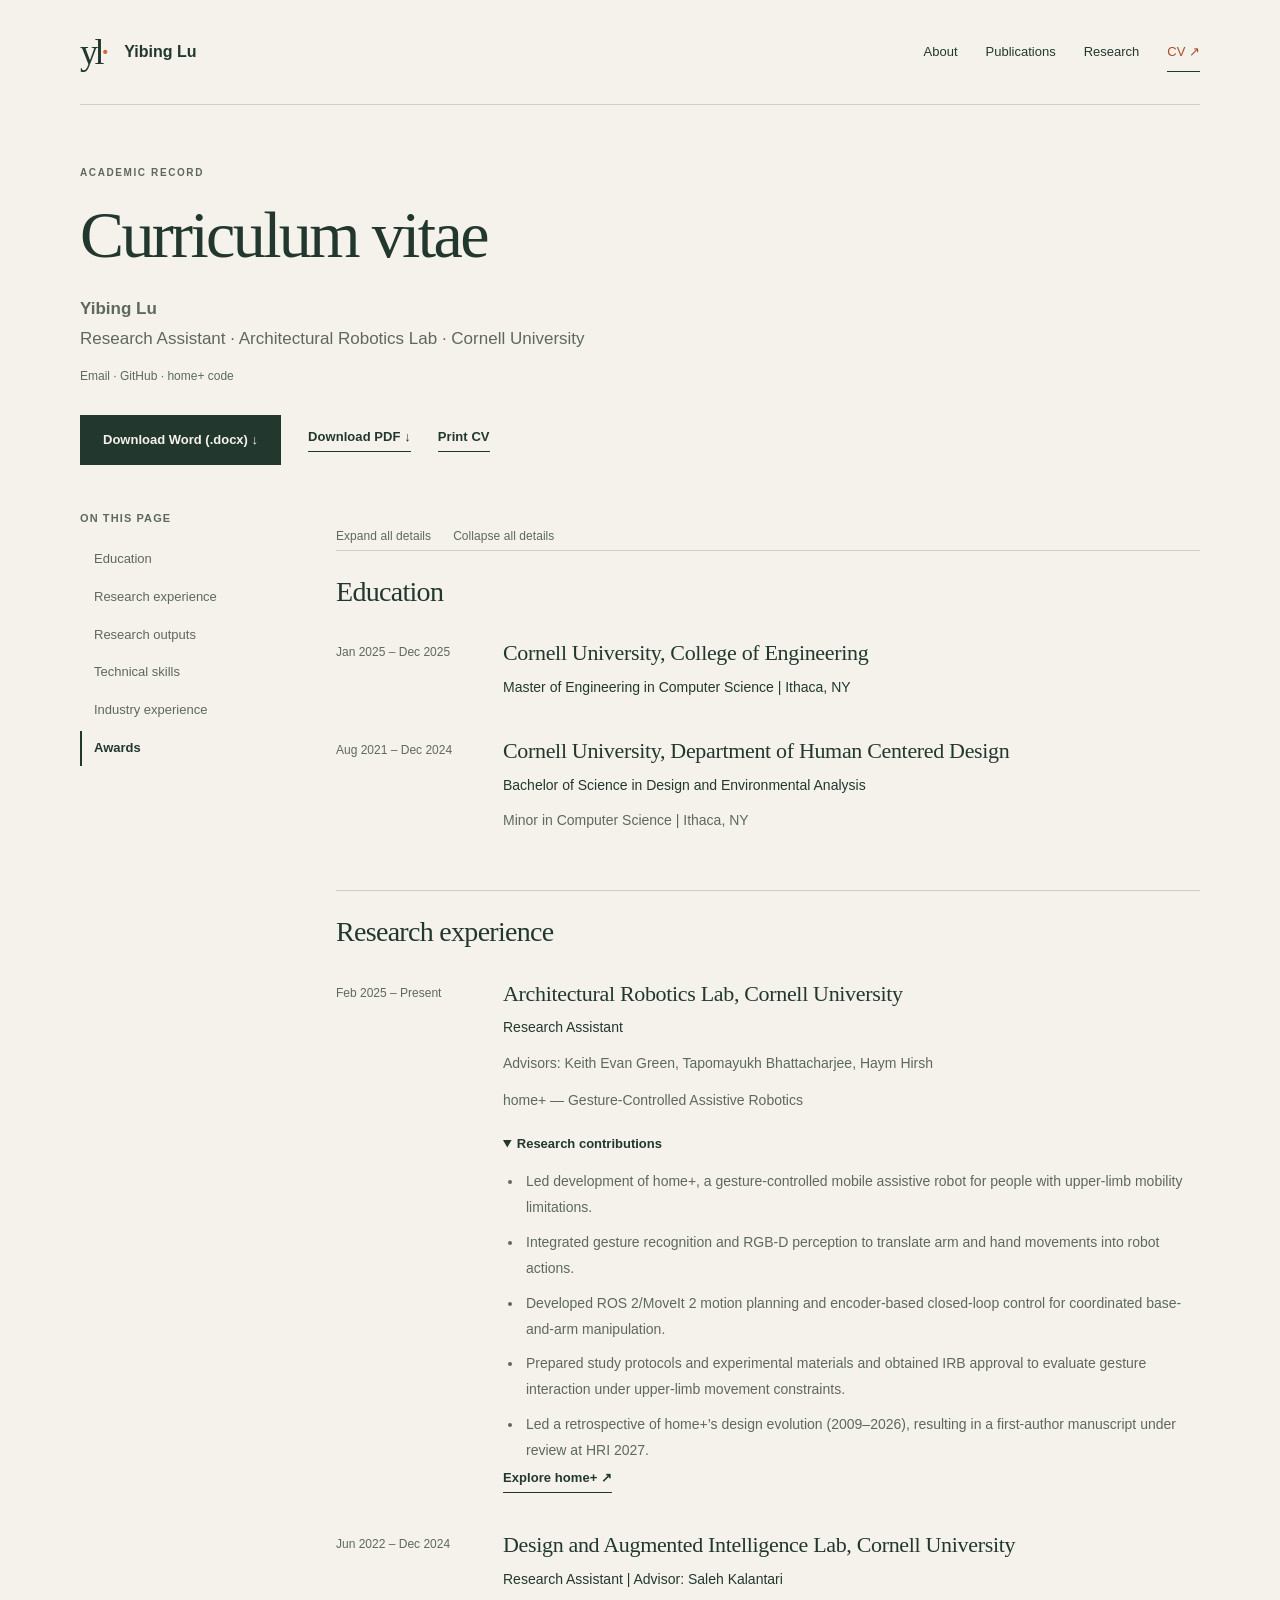
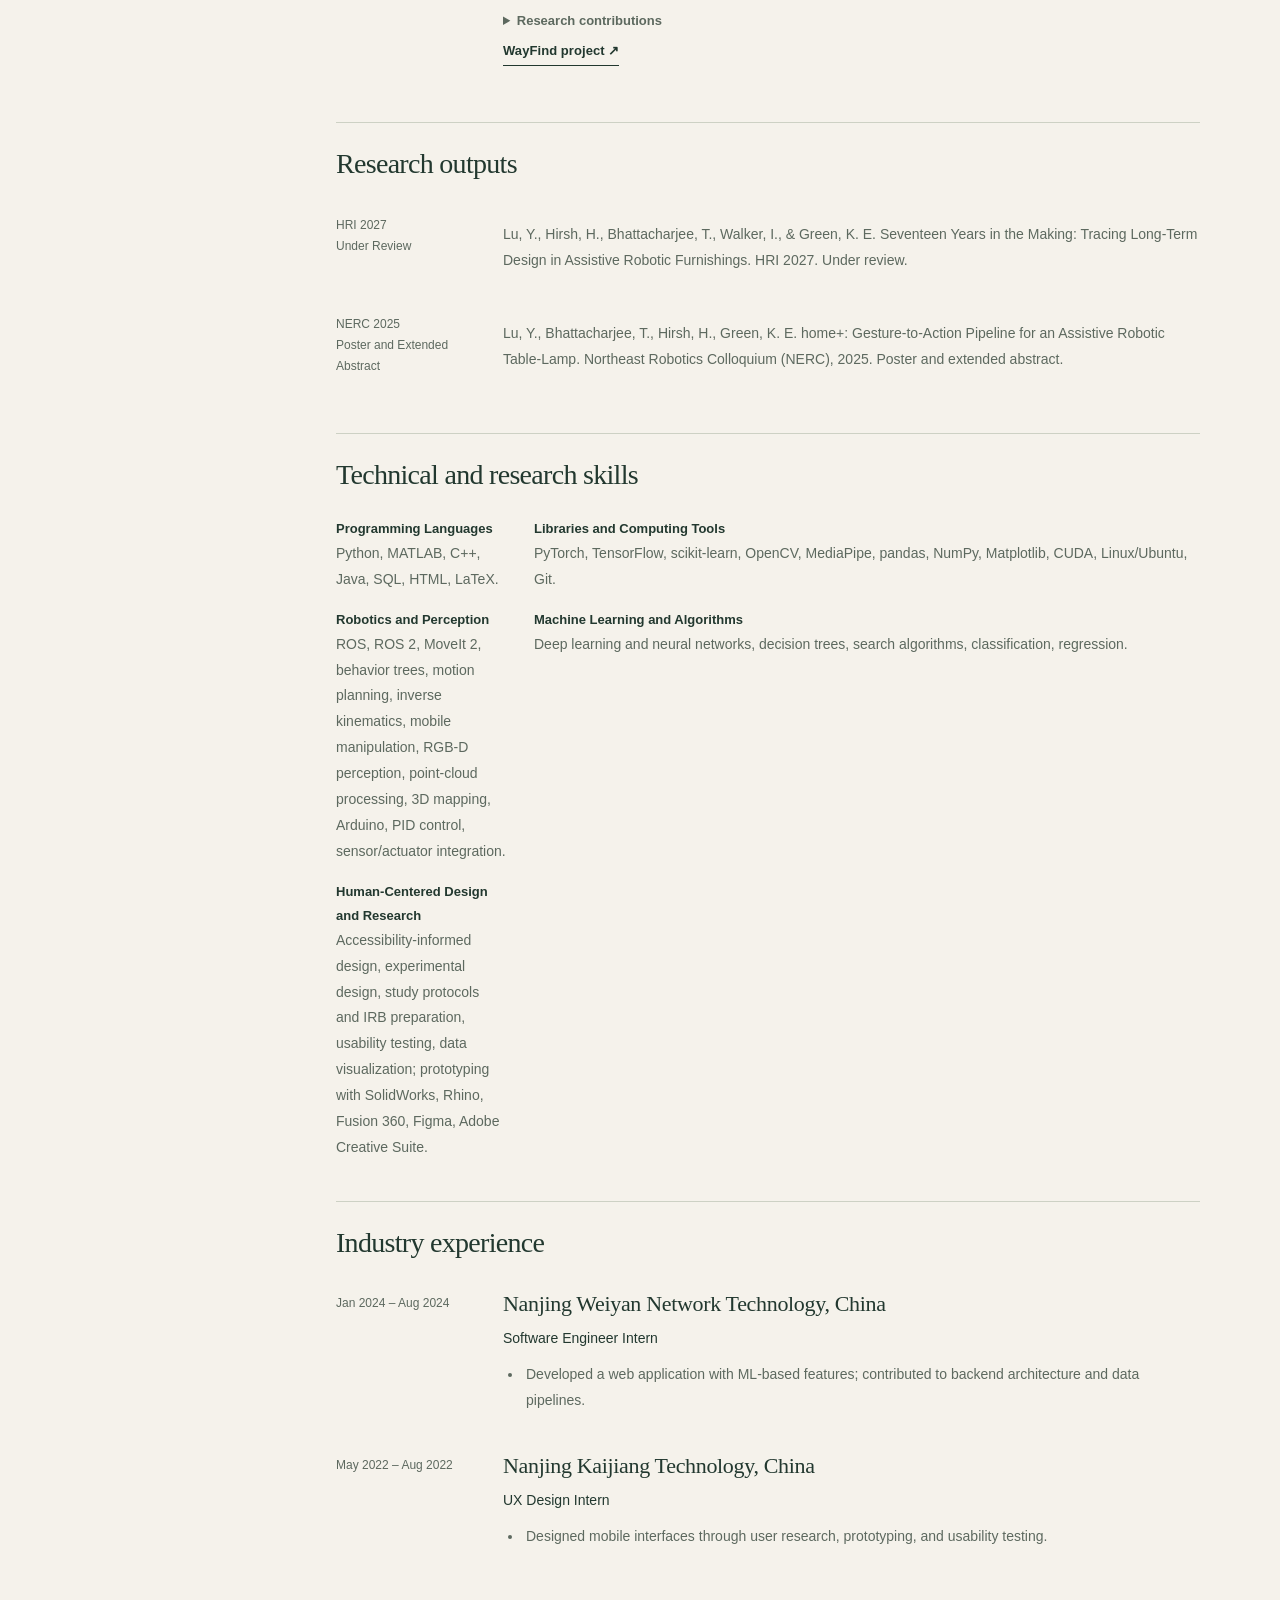
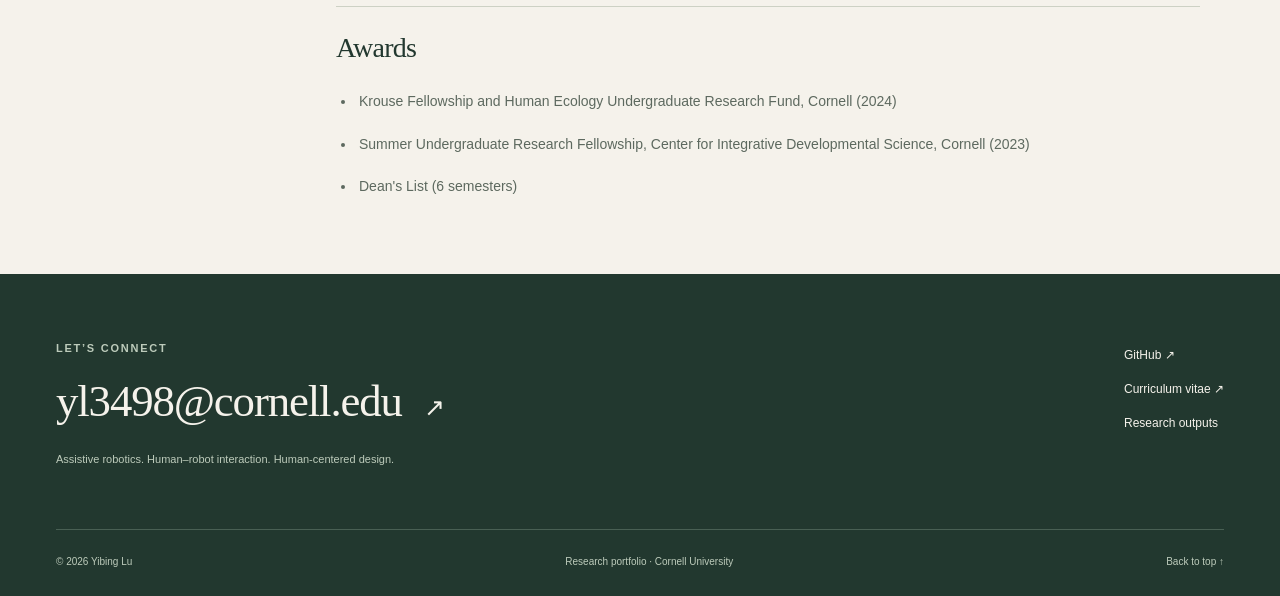
==== commit 2a40aaf7: "Move media into home+ project and simplify Publications page" ====
--- a/cv/index.html
+++ b/cv/index.html
@@ -2,10 +2,10 @@
 <html lang="en"><head><meta charset="utf-8"><meta name="viewport" content="width=device-width, initial-scale=1">
 <title>Curriculum Vitae | Yibing Lu</title><meta name="description" content="Yibing Lu’s academic CV: education, research experience, publications, projects, and technical skills. Download the CV in Word or PDF format.">
 <meta name="theme-color" content="#22382f"><meta property="og:title" content="Curriculum Vitae | Yibing Lu"><meta property="og:description" content="Yibing Lu’s academic CV: education, research experience, publications, projects, and technical skills. Download the CV in Word or PDF format."><meta property="og:type" content="website"><meta property="og:image" content="https://yibing-l.github.io/assets/social.svg">
-<link rel="icon" href="../assets/favicon.svg" type="image/svg+xml"><link rel="stylesheet" href="../assets/style.css">
-<script src="../assets/main.js" defer></script><script src="../assets/demos.js" defer></script>
+<link rel="icon" href="../assets/favicon.svg" type="image/svg+xml"><link rel="stylesheet" href="../assets/style.css?v=86fb67fc4a">
+<script src="../assets/main.js" defer></script><script src="../assets/demos.js?v=83ca3c318e" defer></script>
 <link rel="stylesheet" href="../assets/cv.css"><script src="../assets/cv.js" defer></script></head><body class="cv-page"><a class="skip-link" href="#main">Skip to content</a>
-<header class="site-header"><a class="brand" href="../index.html" aria-label="Yibing Lu home"><span class="brand-mark">yl<span>·</span></span><span>Yibing Lu</span></a><button class="menu-toggle" aria-controls="site-nav" aria-expanded="false">Menu <span aria-hidden="true">＋</span></button><nav class="site-nav" id="site-nav" aria-label="Main navigation"><a href="../index.html#profile">About</a><a href="../publications/index.html">Publications</a><a href="../index.html#research">Research</a><a href="../demos/index.html">Demos</a><a href="../gallery/index.html">Photos</a><a class="nav-cv" href="../cv/index.html" aria-current="page">CV <span aria-hidden="true">↗</span></a></nav></header>
+<header class="site-header"><a class="brand" href="../index.html" aria-label="Yibing Lu home"><span class="brand-mark">yl<span>·</span></span><span>Yibing Lu</span></a><button class="menu-toggle" aria-controls="site-nav" aria-expanded="false">Menu <span aria-hidden="true">＋</span></button><nav class="site-nav" id="site-nav" aria-label="Main navigation"><a href="../index.html#profile">About</a><a href="../publications/index.html">Publications</a><a href="../index.html#research">Research</a><a class="nav-cv" href="../cv/index.html" aria-current="page">CV <span aria-hidden="true">↗</span></a></nav></header>
 <main id="main"><section class="cv-intro wrap">
   <p class="eyebrow">ACADEMIC RECORD</p><h1>Curriculum vitae</h1>
   <p class="cv-lead"><strong>Yibing Lu</strong><br>Research Assistant · Architectural Robotics Lab · Cornell University</p>
--- a/assets/style.css
+++ b/assets/style.css
@@ -133,6 +133,122 @@
   .academic-home .footer-email{font-size:28px}
 }
 
+/* Publications uses a compact academic heading and a simple citation list. */
+.publications-page .wrap,
+.publications-page .site-header {
+  max-width: 1120px;
+}
+.publications-page .page-intro {
+  padding-block: 45px 28px;
+}
+.publications-page .page-intro h1 {
+  max-width: none;
+  color: var(--ink);
+  font: 400 39px / 1.2 var(--serif);
+  letter-spacing: -.025em;
+}
+.publications-page .publication-list {
+  padding-bottom: 65px;
+}
+.publications-page .publication-entry {
+  grid-template-columns: 120px minmax(0, 1fr);
+  gap: 32px;
+  padding-block: 26px 30px;
+}
+.publications-page .publication-entry > div {
+  min-width: 0;
+}
+.publications-page .publication-entry h2 {
+  font: 400 25px / 1.35 var(--serif);
+  letter-spacing: -.02em;
+  overflow-wrap: break-word;
+}
+.publications-page .publication-side {
+  gap: 13px;
+}
+.publications-page .publication-side .output-year {
+  font-size: 20px;
+  line-height: 1.4;
+}
+.publications-page .publication-side .pill {
+  max-width: 100%;
+  background: transparent;
+  border-color: var(--line);
+  color: var(--muted);
+  font-size: 10px;
+  line-height: 1.6;
+  padding: 4px 8px;
+}
+.publications-page .publication-entry .authors {
+  margin-top: 14px;
+  font-size: 13px;
+  line-height: 1.8;
+}
+.publications-page .publication-entry .venue {
+  margin-top: 6px;
+  font-size: 12px;
+  line-height: 1.75;
+}
+.publications-page .publication-entry p:not(.authors):not(.venue):not(.availability) {
+  margin-top: 15px;
+  font-size: 14px;
+  line-height: 1.8;
+}
+.publications-page .publication-entry .output-actions {
+  gap: 14px 25px;
+  margin-top: 19px;
+}
+.publications-page .publication-entry .availability {
+  margin-top: 12px;
+  line-height: 1.8;
+}
+.publications-page .citation-download {
+  padding-top: 23px;
+  gap: 15px 23px;
+}
+.publications-page .copy-status {
+  overflow-wrap: anywhere;
+}
+@media (max-width: 600px) {
+  .publications-page .page-intro {
+    padding-block: 34px 24px;
+  }
+  .publications-page .page-intro h1 {
+    font-size: 31px;
+  }
+  .publications-page .publication-list {
+    padding-bottom: 48px;
+  }
+  .publications-page .publication-entry {
+    grid-template-columns: minmax(0, 1fr);
+    gap: 17px;
+    padding-block: 23px 27px;
+  }
+  .publications-page .publication-side {
+    flex-direction: row;
+    align-items: center;
+    flex-wrap: wrap;
+    gap: 10px 15px;
+  }
+  .publications-page .publication-side .output-year {
+    align-self: center;
+    flex-shrink: 0;
+    font-size: 20px;
+    line-height: 1.3;
+  }
+  .publications-page .publication-entry h2 {
+    font-size: 23px;
+    line-height: 1.4;
+  }
+  .publications-page .publication-entry .authors {
+    margin-top: 12px;
+    font-size: 13px;
+  }
+  .publications-page .citation-download {
+    padding-top: 21px;
+  }
+}
+
 /* Keep the existing image-and-text flow within the HomePlus grouping. */
 .homeplus-group-heading{margin-bottom:29px}
 .homeplus-group-heading h3{
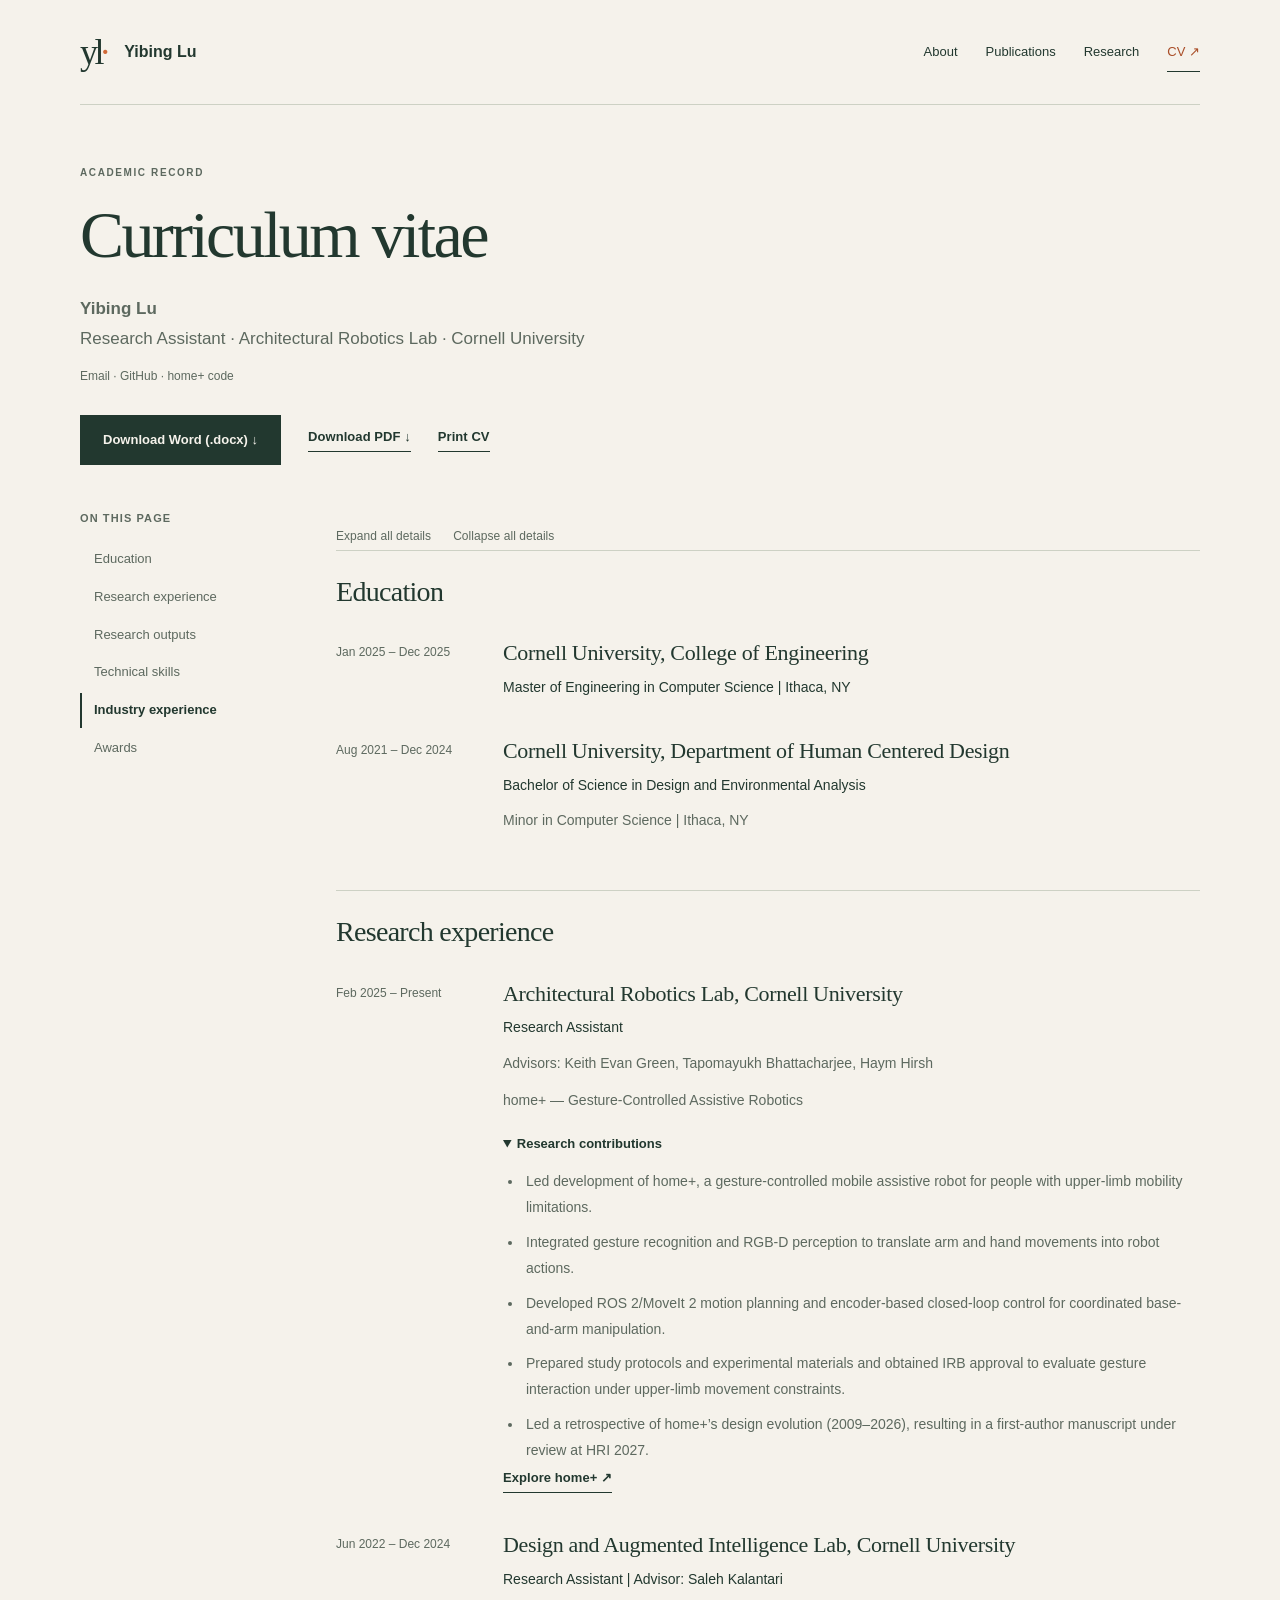
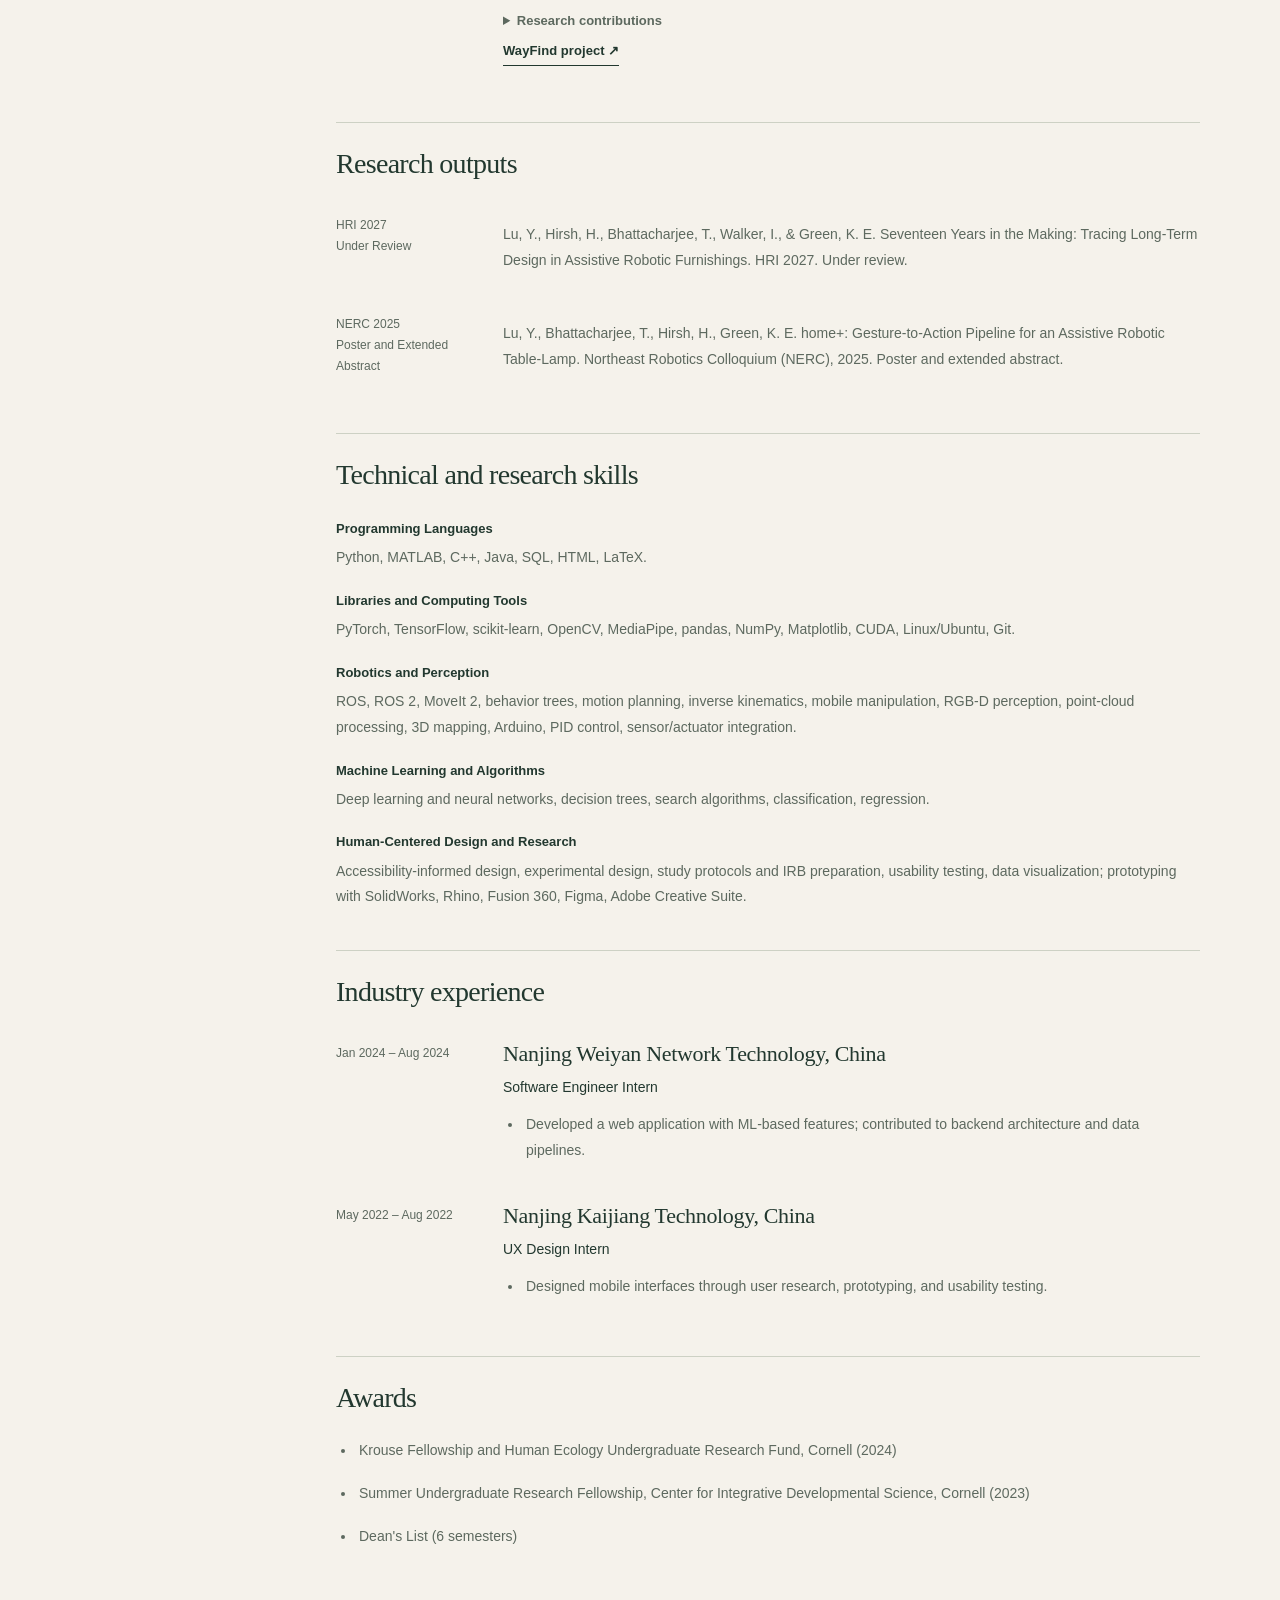
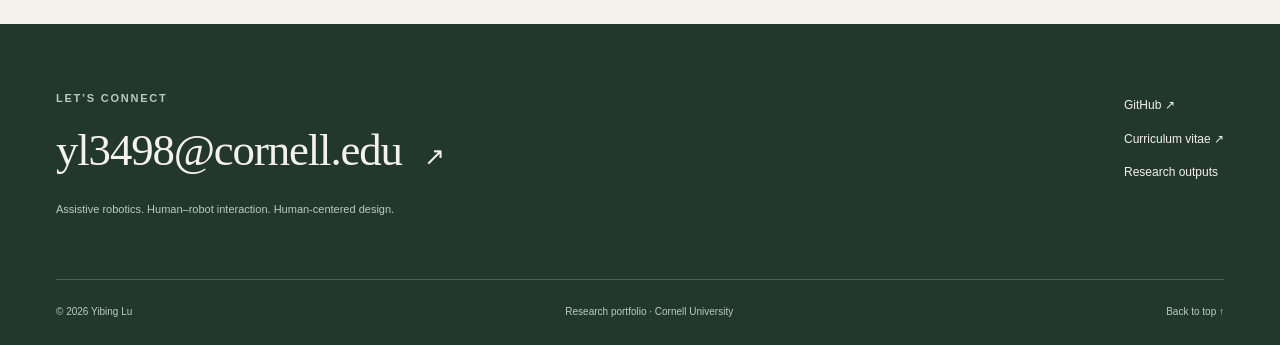
==== commit 3f31d64b: "Fix CV skills into full-width category rows" ====
--- a/cv/index.html
+++ b/cv/index.html
@@ -4,7 +4,7 @@
 <meta name="theme-color" content="#22382f"><meta property="og:title" content="Curriculum Vitae | Yibing Lu"><meta property="og:description" content="Yibing Lu’s academic CV: education, research experience, publications, projects, and technical skills. Download the CV in Word or PDF format."><meta property="og:type" content="website"><meta property="og:image" content="https://yibing-l.github.io/assets/social.svg">
 <link rel="icon" href="../assets/favicon.svg" type="image/svg+xml"><link rel="stylesheet" href="../assets/style.css?v=86fb67fc4a">
 <script src="../assets/main.js" defer></script><script src="../assets/demos.js?v=83ca3c318e" defer></script>
-<link rel="stylesheet" href="../assets/cv.css"><script src="../assets/cv.js" defer></script></head><body class="cv-page"><a class="skip-link" href="#main">Skip to content</a>
+<link rel="stylesheet" href="../assets/cv.css?v=4c5ec1ec31"><script src="../assets/cv.js" defer></script></head><body class="cv-page"><a class="skip-link" href="#main">Skip to content</a>
 <header class="site-header"><a class="brand" href="../index.html" aria-label="Yibing Lu home"><span class="brand-mark">yl<span>·</span></span><span>Yibing Lu</span></a><button class="menu-toggle" aria-controls="site-nav" aria-expanded="false">Menu <span aria-hidden="true">＋</span></button><nav class="site-nav" id="site-nav" aria-label="Main navigation"><a href="../index.html#profile">About</a><a href="../publications/index.html">Publications</a><a href="../index.html#research">Research</a><a class="nav-cv" href="../cv/index.html" aria-current="page">CV <span aria-hidden="true">↗</span></a></nav></header>
 <main id="main"><section class="cv-intro wrap">
   <p class="eyebrow">ACADEMIC RECORD</p><h1>Curriculum vitae</h1>
--- a/assets/cv.css
+++ b/assets/cv.css
@@ -238,10 +238,19 @@
 
 .cv-page .cv-skills dl,
 .cv-page dl.cv-skills {
-  display: grid;
-  grid-template-columns: 170px minmax(0, 1fr);
-  gap: 15px 28px;
+  display: block;
   margin: 23px 0 0;
+}
+
+.cv-page .cv-skills dl > div,
+.cv-page dl.cv-skills > div {
+  width: 100%;
+  min-width: 0;
+}
+
+.cv-page .cv-skills dl > div + div,
+.cv-page dl.cv-skills > div + div {
+  margin-top: 18px;
 }
 
 .cv-page .cv-skills dt {
@@ -252,7 +261,7 @@
 }
 
 .cv-page .cv-skills dd {
-  margin: 0;
+  margin: 4px 0 0;
   min-width: 0;
   color: var(--muted);
   font-size: 14px;
@@ -308,11 +317,6 @@
     gap: 21px;
   }
 
-  .cv-page .cv-skills dl,
-  .cv-page dl.cv-skills {
-    grid-template-columns: 145px minmax(0, 1fr);
-    gap: 15px 23px;
-  }
 }
 
 @media (max-width: 840px) {
@@ -434,13 +438,7 @@
 
   .cv-page .cv-skills dl,
   .cv-page dl.cv-skills {
-    grid-template-columns: minmax(0, 1fr);
-    gap: 5px;
     margin-top: 21px;
-  }
-
-  .cv-page .cv-skills dt:not(:first-child) {
-    margin-top: 13px;
   }
 
   .cv-page .cv-list {
@@ -579,9 +577,13 @@
 
   .cv-page .cv-skills dl,
   .cv-page dl.cv-skills {
-    grid-template-columns: 112pt minmax(0, 1fr);
-    gap: 6pt 15pt;
     margin-top: 10pt;
+  }
+
+  .cv-page .cv-skills dl > div,
+  .cv-page dl.cv-skills > div {
+    break-inside: avoid;
+    page-break-inside: avoid;
   }
 
   .cv-page .cv-skills dt {
